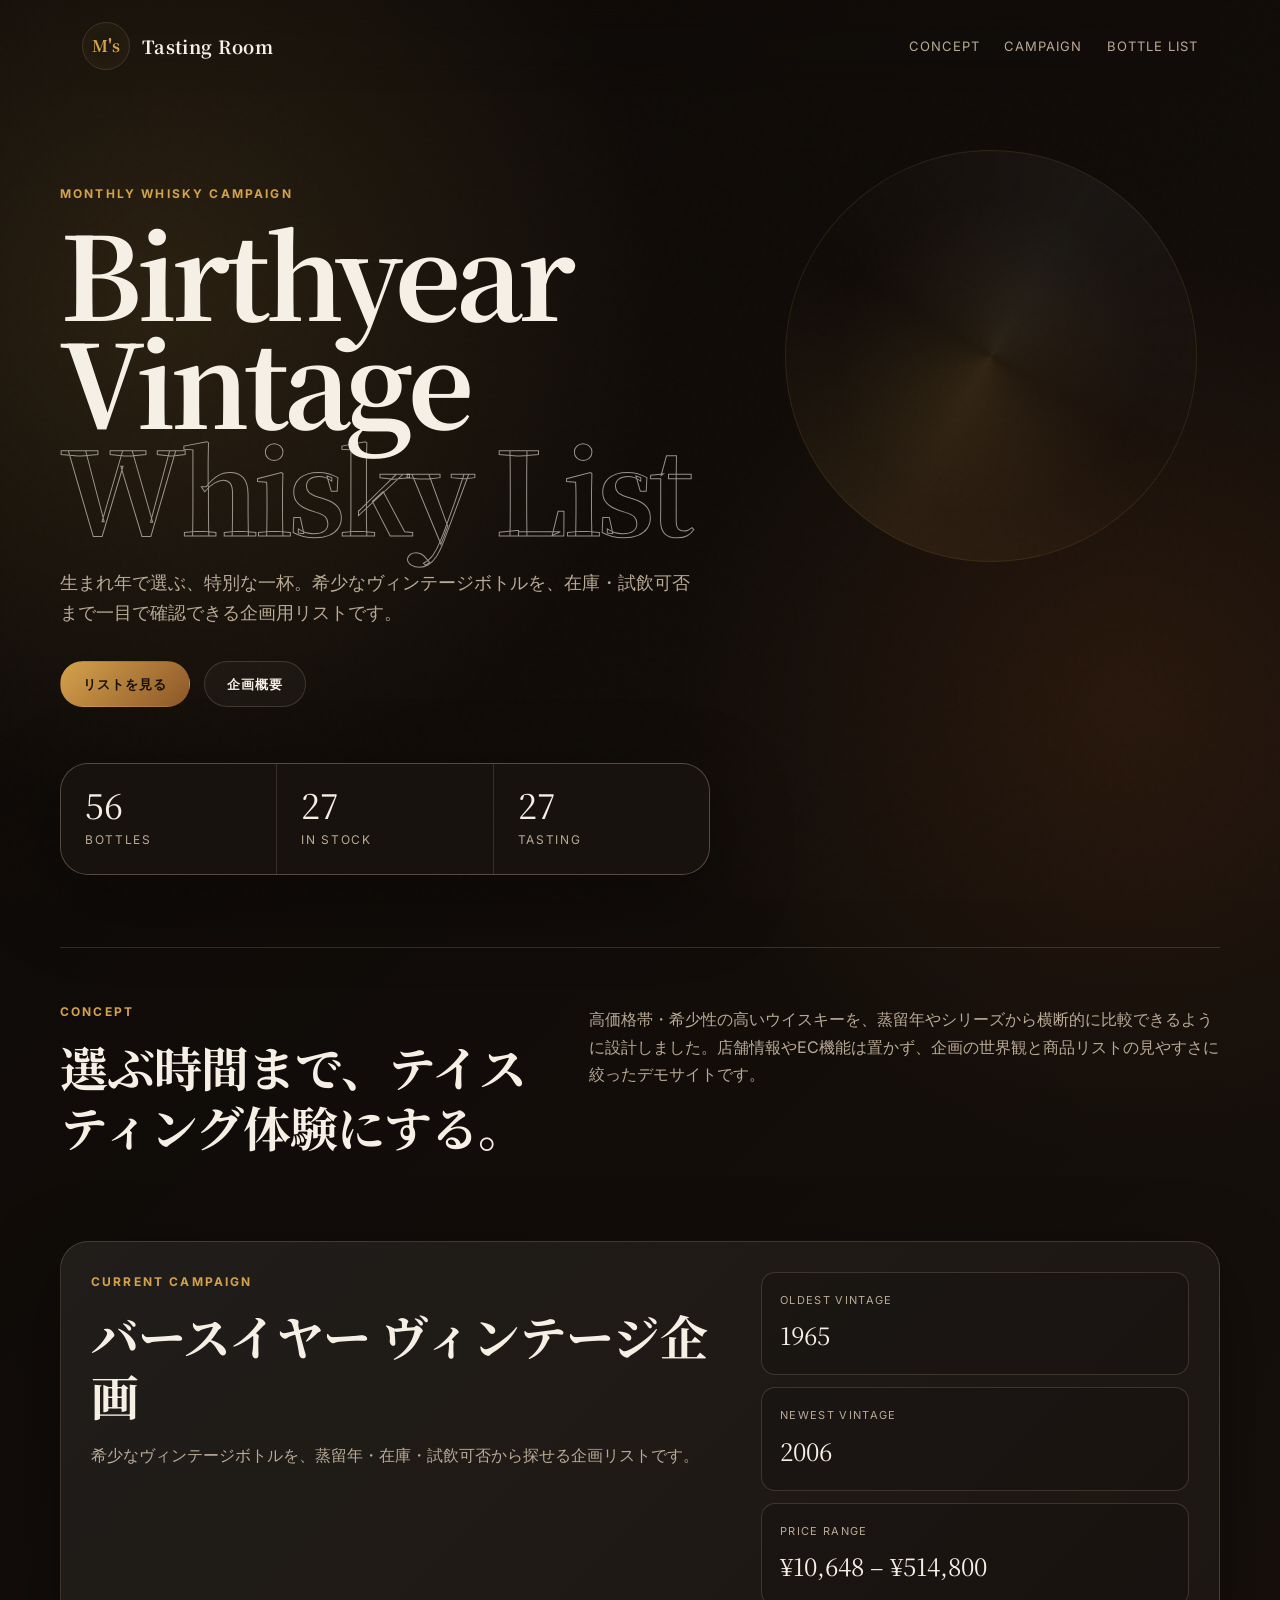
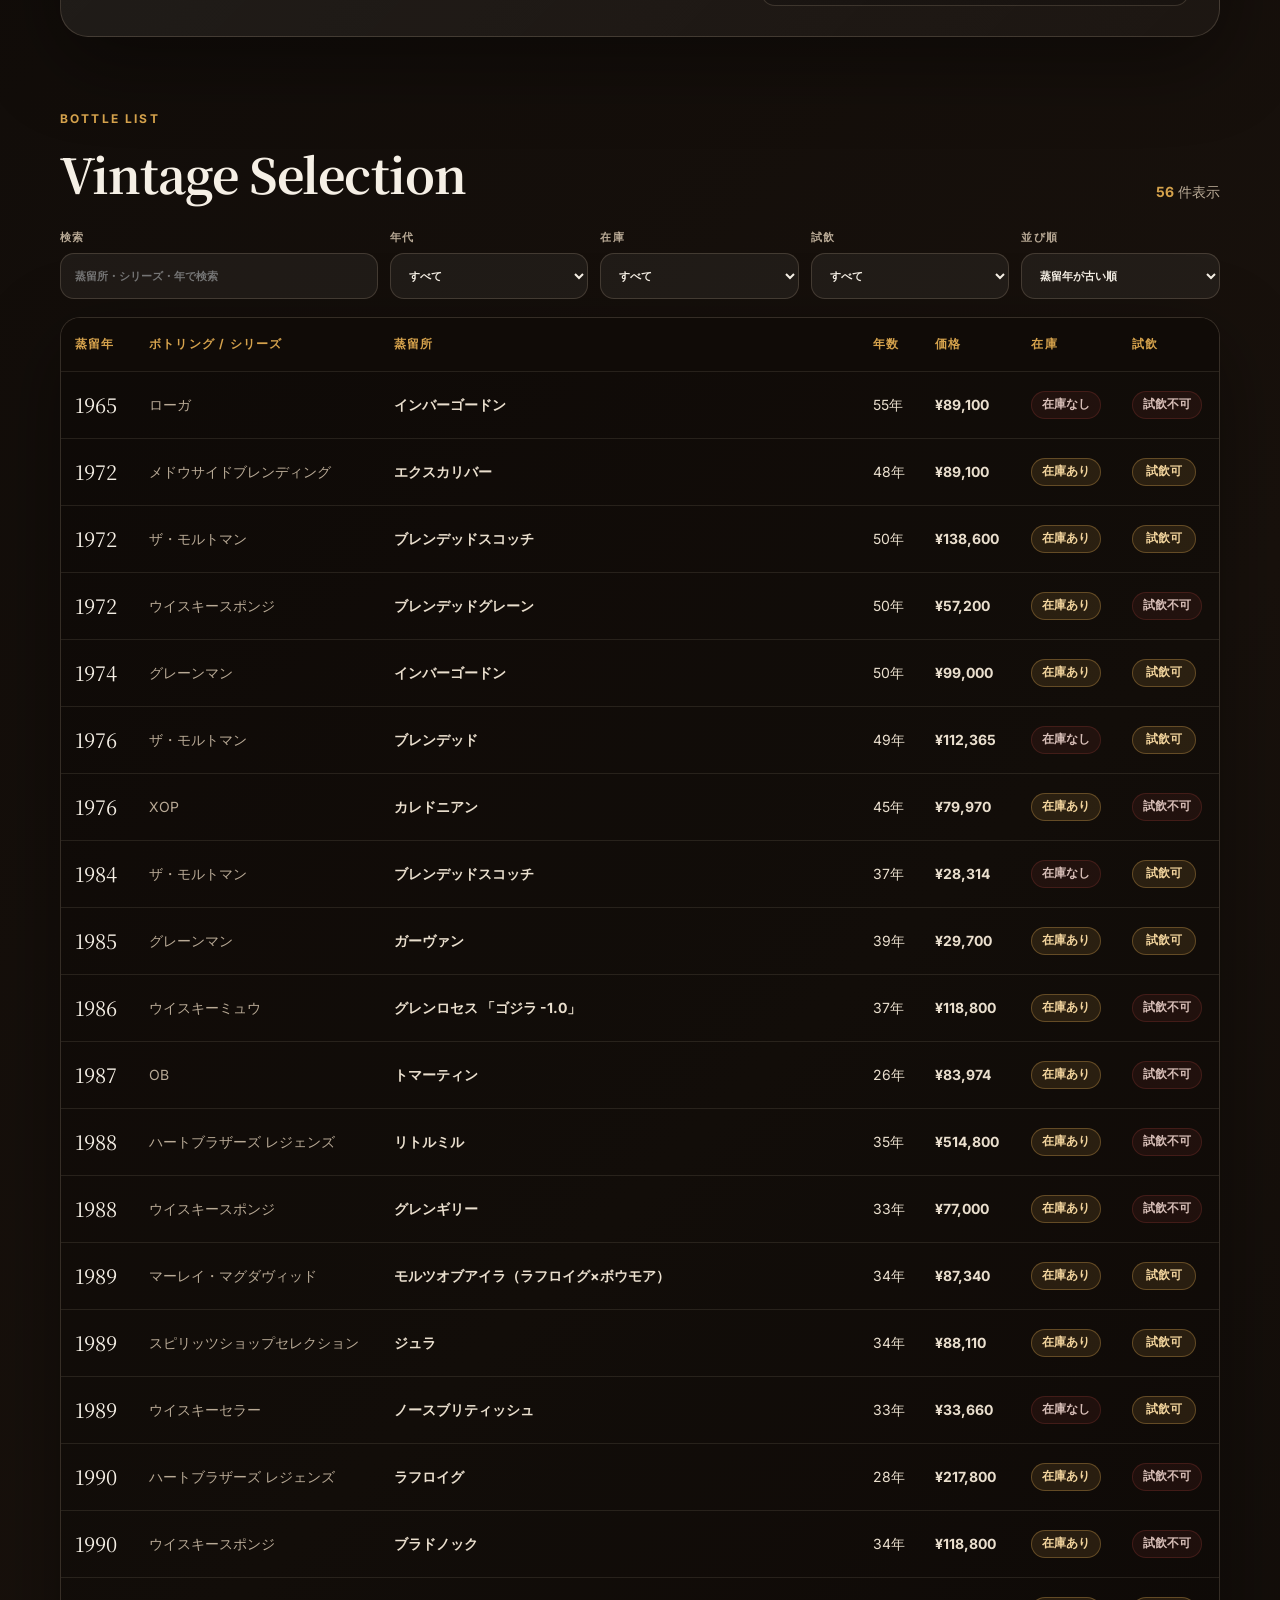
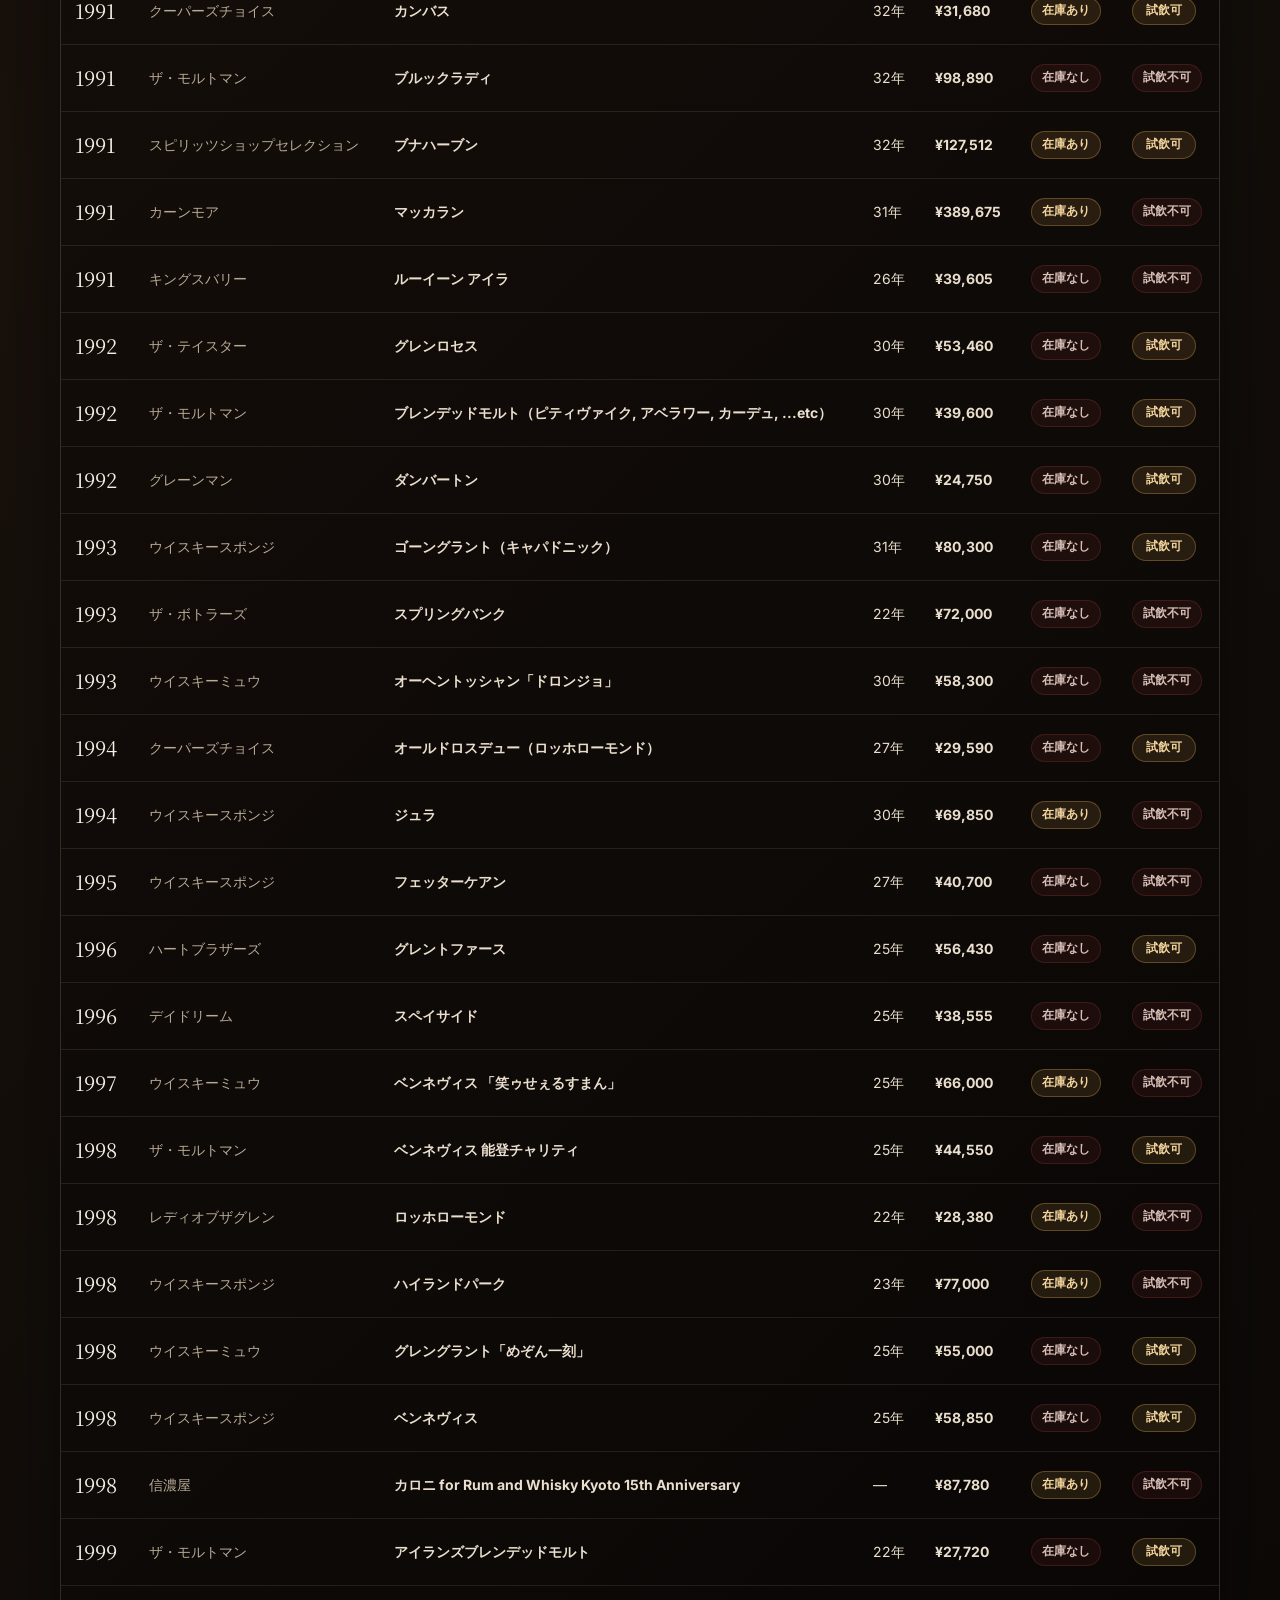
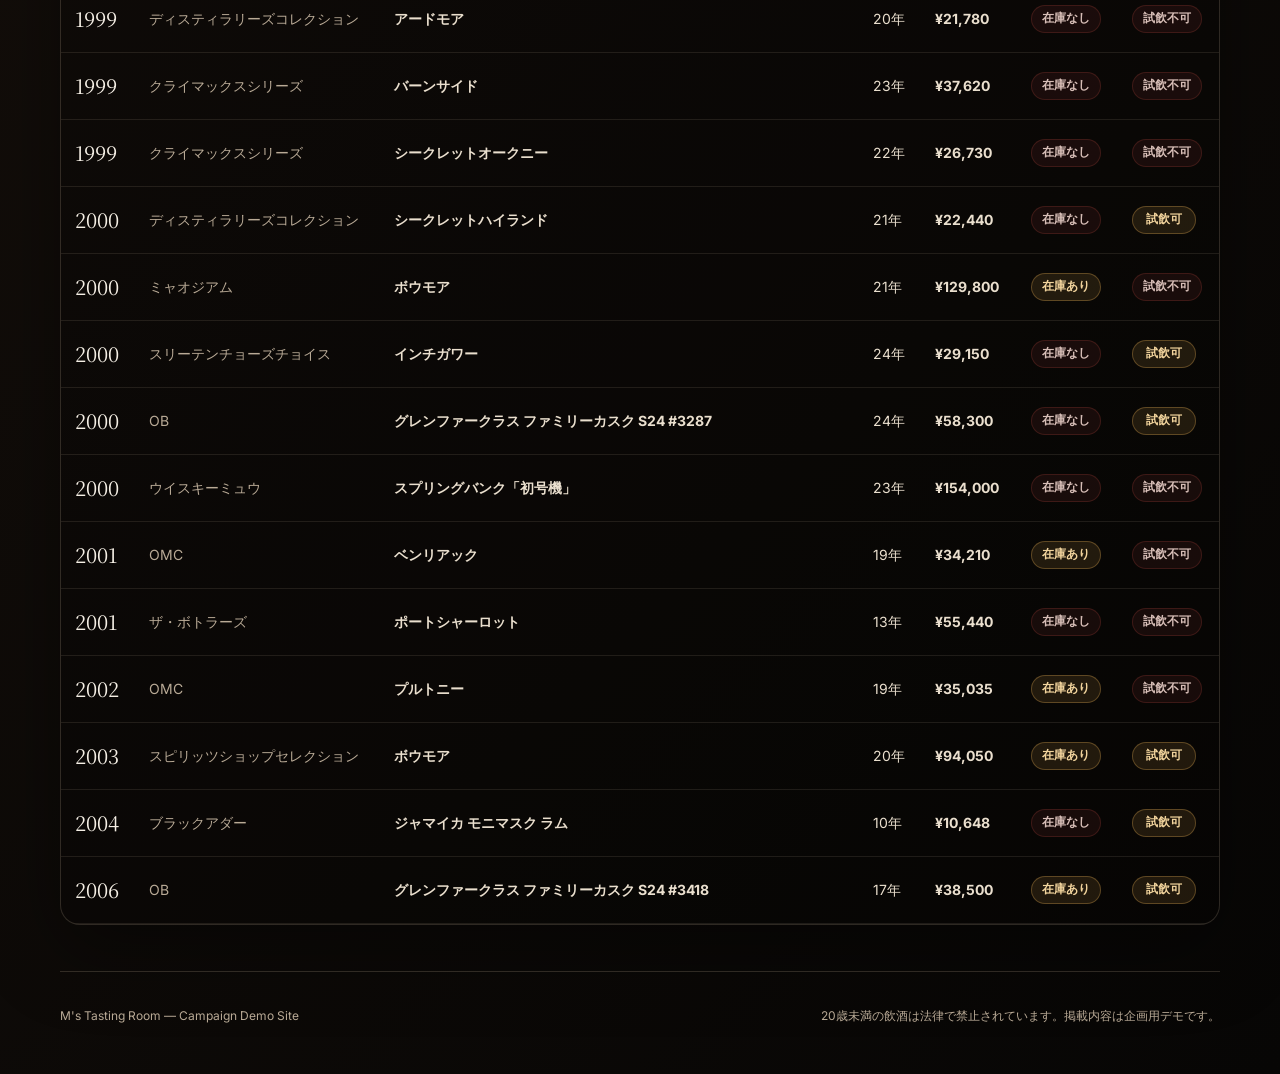
==== index.html @ 784e5960 "Add files via upload" ====
<!doctype html>
<html lang="ja">
<head>
  <meta charset="utf-8" />
  <meta name="viewport" content="width=device-width, initial-scale=1" />
  <title>M's Tasting Room｜Campaign List</title>
  <meta name="description" content="M's Tasting Roomの企画用デモサイト。バースイヤー ヴィンテージ企画の商品リストを掲載しています。" />
  <meta name="robots" content="noindex, nofollow" />
  <link rel="preconnect" href="https://fonts.googleapis.com">
  <link rel="preconnect" href="https://fonts.gstatic.com" crossorigin>
  <link href="https://fonts.googleapis.com/css2?family=Noto+Serif+JP:wght@500;700&family=Inter:wght@400;500;600;700&display=swap" rel="stylesheet">
  <link rel="stylesheet" href="assets/css/style.css" />
</head>
<body>
  <div class="grain" aria-hidden="true"></div>
  <header class="site-header">
    <a class="brand" href="#top" aria-label="M's Tasting Room top">
      <span class="brand-mark">M's</span>
      <span class="brand-copy">Tasting Room</span>
    </a>
    <nav class="site-nav" aria-label="Primary navigation">
      <a href="#concept">Concept</a>
      <a href="#campaign">Campaign</a>
      <a href="#list">Bottle List</a>
    </nav>
  </header>

  <main id="top">
    <section class="hero section-shell">
      <p class="eyebrow">Monthly Whisky Campaign</p>
      <h1>Birthyear Vintage<br><span>Whisky List</span></h1>
      <p class="hero-lead">生まれ年で選ぶ、特別な一杯。希少なヴィンテージボトルを、在庫・試飲可否まで一目で確認できる企画用リストです。</p>
      <div class="hero-actions">
        <a class="button primary" href="#list">リストを見る</a>
        <a class="button secondary" href="#campaign">企画概要</a>
      </div>
      <div class="hero-panel" aria-label="campaign highlights">
        <div>
          <span class="metric-value" id="metricTotal">--</span>
          <span class="metric-label">Bottles</span>
        </div>
        <div>
          <span class="metric-value" id="metricStock">--</span>
          <span class="metric-label">In Stock</span>
        </div>
        <div>
          <span class="metric-value" id="metricTasting">--</span>
          <span class="metric-label">Tasting</span>
        </div>
      </div>
    </section>

    <section id="concept" class="section-shell concept-grid">
      <div>
        <p class="eyebrow">Concept</p>
        <h2>選ぶ時間まで、テイスティング体験にする。</h2>
      </div>
      <p>高価格帯・希少性の高いウイスキーを、蒸留年やシリーズから横断的に比較できるように設計しました。店舗情報やEC機能は置かず、企画の世界観と商品リストの見やすさに絞ったデモサイトです。</p>
    </section>

    <section id="campaign" class="section-shell campaign-card">
      <div class="campaign-copy">
        <p class="eyebrow">Current Campaign</p>
        <h2 id="campaignTitle">バースイヤー ヴィンテージ企画</h2>
        <p id="campaignLead">希少なヴィンテージボトルを、蒸留年・在庫・試飲可否から探せる企画リストです。</p>
      </div>
      <div class="campaign-stats">
        <dl>
          <dt>Oldest Vintage</dt>
          <dd id="oldestYear">--</dd>
        </dl>
        <dl>
          <dt>Newest Vintage</dt>
          <dd id="newestYear">--</dd>
        </dl>
        <dl>
          <dt>Price Range</dt>
          <dd id="priceRange">--</dd>
        </dl>
      </div>
    </section>

    <section id="list" class="section-shell list-section">
      <div class="section-heading">
        <div>
          <p class="eyebrow">Bottle List</p>
          <h2>Vintage Selection</h2>
        </div>
        <p class="result-count"><span id="resultCount">0</span> 件表示</p>
      </div>

      <div class="toolbar" aria-label="filter controls">
        <label class="control control-wide">
          <span>検索</span>
          <input id="searchInput" type="search" placeholder="蒸留所・シリーズ・年で検索" autocomplete="off" />
        </label>
        <label class="control">
          <span>年代</span>
          <select id="yearFilter">
            <option value="all">すべて</option>
            <option value="1960">1960年代</option>
            <option value="1970">1970年代</option>
            <option value="1980">1980年代</option>
            <option value="1990">1990年代</option>
            <option value="2000">2000年代</option>
          </select>
        </label>
        <label class="control">
          <span>在庫</span>
          <select id="stockFilter">
            <option value="all">すべて</option>
            <option value="true">在庫あり</option>
            <option value="false">在庫なし</option>
          </select>
        </label>
        <label class="control">
          <span>試飲</span>
          <select id="tastingFilter">
            <option value="all">すべて</option>
            <option value="true">試飲可</option>
            <option value="false">試飲不可</option>
          </select>
        </label>
        <label class="control">
          <span>並び順</span>
          <select id="sortSelect">
            <option value="year-asc">蒸留年が古い順</option>
            <option value="year-desc">蒸留年が新しい順</option>
            <option value="price-asc">価格が低い順</option>
            <option value="price-desc">価格が高い順</option>
            <option value="age-desc">熟成年数が長い順</option>
          </select>
        </label>
      </div>

      <div class="table-wrap" role="region" aria-label="Whisky list table" tabindex="0">
        <table>
          <thead>
            <tr>
              <th>蒸留年</th>
              <th>ボトリング / シリーズ</th>
              <th>蒸留所</th>
              <th>年数</th>
              <th>価格</th>
              <th>在庫</th>
              <th>試飲</th>
            </tr>
          </thead>
          <tbody id="tableBody"></tbody>
        </table>
      </div>

      <div id="cardList" class="card-list" aria-label="Whisky list cards"></div>
      <p id="emptyMessage" class="empty-message" hidden>条件に一致するボトルがありません。</p>
    </section>
  </main>

  <footer class="site-footer">
    <p>M's Tasting Room — Campaign Demo Site</p>
    <p>20歳未満の飲酒は法律で禁止されています。掲載内容は企画用デモです。</p>
  </footer>

  <script src="assets/js/main.js"></script>
</body>
</html>
---- assets/css/style.css ----
:root {
  --bg: #0c0907;
  --bg-soft: #15100c;
  --panel: rgba(255,255,255,.055);
  --panel-strong: rgba(255,255,255,.085);
  --text: #f5efe5;
  --muted: #b9aa96;
  --line: rgba(245, 225, 190, .16);
  --gold: #d5a24c;
  --gold-soft: rgba(213, 162, 76, .16);
  --amber: #8e5624;
  --danger: #7f332e;
  --ok: #b9893b;
  --shadow: 0 24px 80px rgba(0,0,0,.38);
  --radius-xl: 28px;
  --radius-lg: 20px;
  --radius-md: 14px;
  --max: 1160px;
}

* { box-sizing: border-box; }
html { scroll-behavior: smooth; }
body {
  margin: 0;
  min-height: 100vh;
  background:
    radial-gradient(circle at 12% 5%, rgba(213,162,76,.14), transparent 32rem),
    radial-gradient(circle at 88% 12%, rgba(126,64,26,.2), transparent 28rem),
    linear-gradient(135deg, #0c0907 0%, #18110c 48%, #070605 100%);
  color: var(--text);
  font-family: Inter, "Noto Sans JP", system-ui, -apple-system, BlinkMacSystemFont, sans-serif;
  line-height: 1.7;
}

.grain {
  position: fixed;
  inset: 0;
  pointer-events: none;
  opacity: .19;
  background-image: url("data:image/svg+xml,%3Csvg viewBox='0 0 200 200' xmlns='http://www.w3.org/2000/svg'%3E%3Cfilter id='n'%3E%3CfeTurbulence type='fractalNoise' baseFrequency='.9' numOctaves='2' stitchTiles='stitch'/%3E%3C/filter%3E%3Crect width='100%25' height='100%25' filter='url(%23n)' opacity='.45'/%3E%3C/svg%3E");
  mix-blend-mode: soft-light;
}

a { color: inherit; text-decoration: none; }

.site-header {
  position: sticky;
  top: 0;
  z-index: 10;
  display: flex;
  align-items: center;
  justify-content: space-between;
  gap: 24px;
  max-width: var(--max);
  margin: 0 auto;
  padding: 22px 22px;
  backdrop-filter: blur(18px);
}

.brand {
  display: inline-flex;
  align-items: center;
  gap: 12px;
  letter-spacing: .02em;
}
.brand-mark {
  display: grid;
  place-items: center;
  width: 48px;
  height: 48px;
  border: 1px solid var(--line);
  border-radius: 50%;
  color: var(--gold);
  font-family: "Noto Serif JP", serif;
  font-weight: 700;
  box-shadow: inset 0 0 30px rgba(213,162,76,.09);
}
.brand-copy {
  font-family: "Noto Serif JP", serif;
  font-size: 18px;
  font-weight: 700;
}
.site-nav {
  display: flex;
  gap: 24px;
  color: var(--muted);
  font-size: 13px;
  letter-spacing: .08em;
  text-transform: uppercase;
}
.site-nav a { transition: color .18s ease; }
.site-nav a:hover { color: var(--gold); }

.section-shell {
  width: min(calc(100% - 36px), var(--max));
  margin: 0 auto;
}

.hero {
  position: relative;
  padding: 92px 0 72px;
}
.hero::after {
  content: "";
  position: absolute;
  right: 2%;
  top: 58px;
  width: min(410px, 48vw);
  aspect-ratio: 1;
  border: 1px solid rgba(213,162,76,.22);
  border-radius: 50%;
  background:
    radial-gradient(circle at center, rgba(213,162,76,.14), transparent 54%),
    conic-gradient(from 120deg, transparent, rgba(213,162,76,.18), transparent, rgba(255,255,255,.08), transparent);
  filter: blur(.2px);
  opacity: .55;
  z-index: -1;
}
.eyebrow {
  margin: 0 0 14px;
  color: var(--gold);
  font-size: 12px;
  font-weight: 700;
  letter-spacing: .18em;
  text-transform: uppercase;
}
.hero h1 {
  margin: 0;
  max-width: 780px;
  font-family: "Noto Serif JP", serif;
  font-size: clamp(52px, 9vw, 116px);
  line-height: .93;
  letter-spacing: -.045em;
}
.hero h1 span {
  color: transparent;
  -webkit-text-stroke: 1px rgba(245,239,229,.58);
  text-stroke: 1px rgba(245,239,229,.58);
}
.hero-lead {
  max-width: 640px;
  margin: 28px 0 0;
  color: var(--muted);
  font-size: clamp(15px, 2vw, 18px);
}
.hero-actions {
  display: flex;
  flex-wrap: wrap;
  gap: 14px;
  margin-top: 32px;
}
.button {
  display: inline-flex;
  align-items: center;
  justify-content: center;
  min-height: 46px;
  padding: 0 22px;
  border-radius: 999px;
  border: 1px solid var(--line);
  font-size: 13px;
  font-weight: 700;
  letter-spacing: .08em;
  transition: transform .18s ease, background .18s ease, border-color .18s ease;
}
.button:hover { transform: translateY(-2px); }
.button.primary {
  background: linear-gradient(135deg, var(--gold), #8d5728);
  color: #160f08;
  border-color: transparent;
}
.button.secondary { color: var(--text); background: rgba(255,255,255,.03); }
.hero-panel {
  display: grid;
  grid-template-columns: repeat(3, minmax(0, 1fr));
  gap: 1px;
  max-width: 650px;
  margin-top: 56px;
  border: 1px solid var(--line);
  border-radius: var(--radius-xl);
  overflow: hidden;
  box-shadow: var(--shadow);
  background: var(--line);
}
.hero-panel > div {
  padding: 24px;
  background: rgba(14,10,7,.76);
}
.metric-value {
  display: block;
  font-family: "Noto Serif JP", serif;
  font-size: 34px;
  color: var(--text);
  line-height: 1;
}
.metric-label {
  display: block;
  margin-top: 8px;
  color: var(--muted);
  font-size: 12px;
  letter-spacing: .14em;
  text-transform: uppercase;
}

.concept-grid {
  display: grid;
  grid-template-columns: minmax(0, .75fr) minmax(0, 1fr);
  gap: 56px;
  padding: 54px 0;
  border-top: 1px solid var(--line);
}
h2 {
  margin: 0;
  font-family: "Noto Serif JP", serif;
  font-size: clamp(28px, 4vw, 48px);
  line-height: 1.25;
  letter-spacing: -.02em;
}
.concept-grid p:last-child {
  margin: 4px 0 0;
  color: var(--muted);
}

.campaign-card {
  display: grid;
  grid-template-columns: minmax(0, 1.2fr) minmax(280px, .8fr);
  gap: 28px;
  margin-top: 30px;
  padding: 30px;
  border: 1px solid var(--line);
  border-radius: var(--radius-xl);
  background: linear-gradient(135deg, rgba(255,255,255,.07), rgba(255,255,255,.03));
  box-shadow: var(--shadow);
}
.campaign-copy p:last-child {
  max-width: 620px;
  color: var(--muted);
}
.campaign-stats {
  display: grid;
  gap: 12px;
}
dl {
  margin: 0;
  padding: 18px;
  border: 1px solid var(--line);
  border-radius: var(--radius-md);
  background: rgba(0,0,0,.14);
}
dt {
  color: var(--muted);
  font-size: 11px;
  text-transform: uppercase;
  letter-spacing: .12em;
}
dd {
  margin: 6px 0 0;
  font-family: "Noto Serif JP", serif;
  font-size: 24px;
}

.list-section { padding: 72px 0 46px; }
.section-heading {
  display: flex;
  align-items: end;
  justify-content: space-between;
  gap: 20px;
  margin-bottom: 24px;
}
.result-count {
  margin: 0;
  color: var(--muted);
  font-size: 14px;
}
.result-count span { color: var(--gold); font-weight: 700; }

.toolbar {
  display: grid;
  grid-template-columns: minmax(220px, 1.6fr) repeat(4, minmax(140px, 1fr));
  gap: 12px;
  margin-bottom: 18px;
}
.control {
  display: grid;
  gap: 7px;
  color: var(--muted);
  font-size: 11px;
  font-weight: 700;
  letter-spacing: .12em;
  text-transform: uppercase;
}
input, select {
  width: 100%;
  min-height: 46px;
  border: 1px solid var(--line);
  border-radius: 14px;
  background: rgba(255,255,255,.055);
  color: var(--text);
  padding: 0 14px;
  outline: none;
  font: inherit;
}
select option { background: #15100c; color: var(--text); }
input:focus, select:focus { border-color: rgba(213,162,76,.62); box-shadow: 0 0 0 3px rgba(213,162,76,.14); }

.table-wrap {
  overflow: auto;
  border: 1px solid var(--line);
  border-radius: var(--radius-lg);
  background: rgba(0,0,0,.22);
  box-shadow: var(--shadow);
}
table {
  width: 100%;
  min-width: 940px;
  border-collapse: collapse;
}
th, td {
  padding: 16px 14px;
  border-bottom: 1px solid rgba(245,225,190,.1);
  vertical-align: middle;
}
th {
  position: sticky;
  top: 0;
  z-index: 1;
  color: var(--gold);
  background: rgba(17,12,8,.96);
  font-size: 12px;
  text-align: left;
  letter-spacing: .1em;
  white-space: nowrap;
}
td {
  color: #eadfce;
  font-size: 14px;
}
tbody tr {
  transition: background .16s ease;
}
tbody tr:hover {
  background: rgba(213,162,76,.08);
}
.year-cell {
  font-family: "Noto Serif JP", serif;
  font-size: 20px;
  color: var(--text);
}
.series-cell {
  max-width: 300px;
  color: var(--muted);
}
.distillery-cell {
  font-weight: 700;
}
.price-cell {
  white-space: nowrap;
  font-weight: 700;
}
.badge {
  display: inline-flex;
  align-items: center;
  justify-content: center;
  min-width: 64px;
  min-height: 28px;
  padding: 0 10px;
  border-radius: 999px;
  border: 1px solid var(--line);
  font-size: 12px;
  font-weight: 700;
}
.badge.ok { color: #f2d49d; background: rgba(213,162,76,.13); border-color: rgba(213,162,76,.34); }
.badge.no { color: #d7beb7; background: rgba(127,51,46,.15); border-color: rgba(127,51,46,.36); }
.card-list { display: none; }
.empty-message {
  margin: 24px 0 0;
  padding: 20px;
  border: 1px solid var(--line);
  border-radius: var(--radius-lg);
  color: var(--muted);
  text-align: center;
}

.site-footer {
  width: min(calc(100% - 36px), var(--max));
  margin: 0 auto;
  padding: 34px 0 48px;
  border-top: 1px solid var(--line);
  color: var(--muted);
  display: flex;
  justify-content: space-between;
  gap: 20px;
  font-size: 12px;
}
.site-footer p { margin: 0; }

@media (max-width: 920px) {
  .site-nav { display: none; }
  .hero { padding-top: 64px; }
  .hero-panel { grid-template-columns: 1fr; }
  .concept-grid, .campaign-card { grid-template-columns: 1fr; gap: 24px; }
  .toolbar { grid-template-columns: repeat(2, minmax(0, 1fr)); }
  .control-wide { grid-column: 1 / -1; }
}

@media (max-width: 680px) {
  .section-shell, .site-footer { width: min(calc(100% - 26px), var(--max)); }
  .brand-copy { font-size: 16px; }
  .hero h1 { font-size: clamp(46px, 15vw, 72px); }
  .toolbar { grid-template-columns: 1fr; }
  .section-heading { align-items: start; flex-direction: column; }
  .table-wrap { display: none; }
  .card-list {
    display: grid;
    gap: 12px;
  }
  .bottle-card {
    padding: 18px;
    border: 1px solid var(--line);
    border-radius: var(--radius-lg);
    background: rgba(255,255,255,.045);
  }
  .bottle-card__top {
    display: flex;
    align-items: baseline;
    justify-content: space-between;
    gap: 12px;
  }
  .bottle-card__year {
    font-family: "Noto Serif JP", serif;
    font-size: 24px;
    color: var(--gold);
  }
  .bottle-card h3 {
    margin: 8px 0 4px;
    font-size: 18px;
    line-height: 1.4;
  }
  .bottle-card p { margin: 0; color: var(--muted); }
  .bottle-card__meta {
    display: flex;
    flex-wrap: wrap;
    gap: 8px;
    margin-top: 14px;
  }
  .site-footer { flex-direction: column; }
}
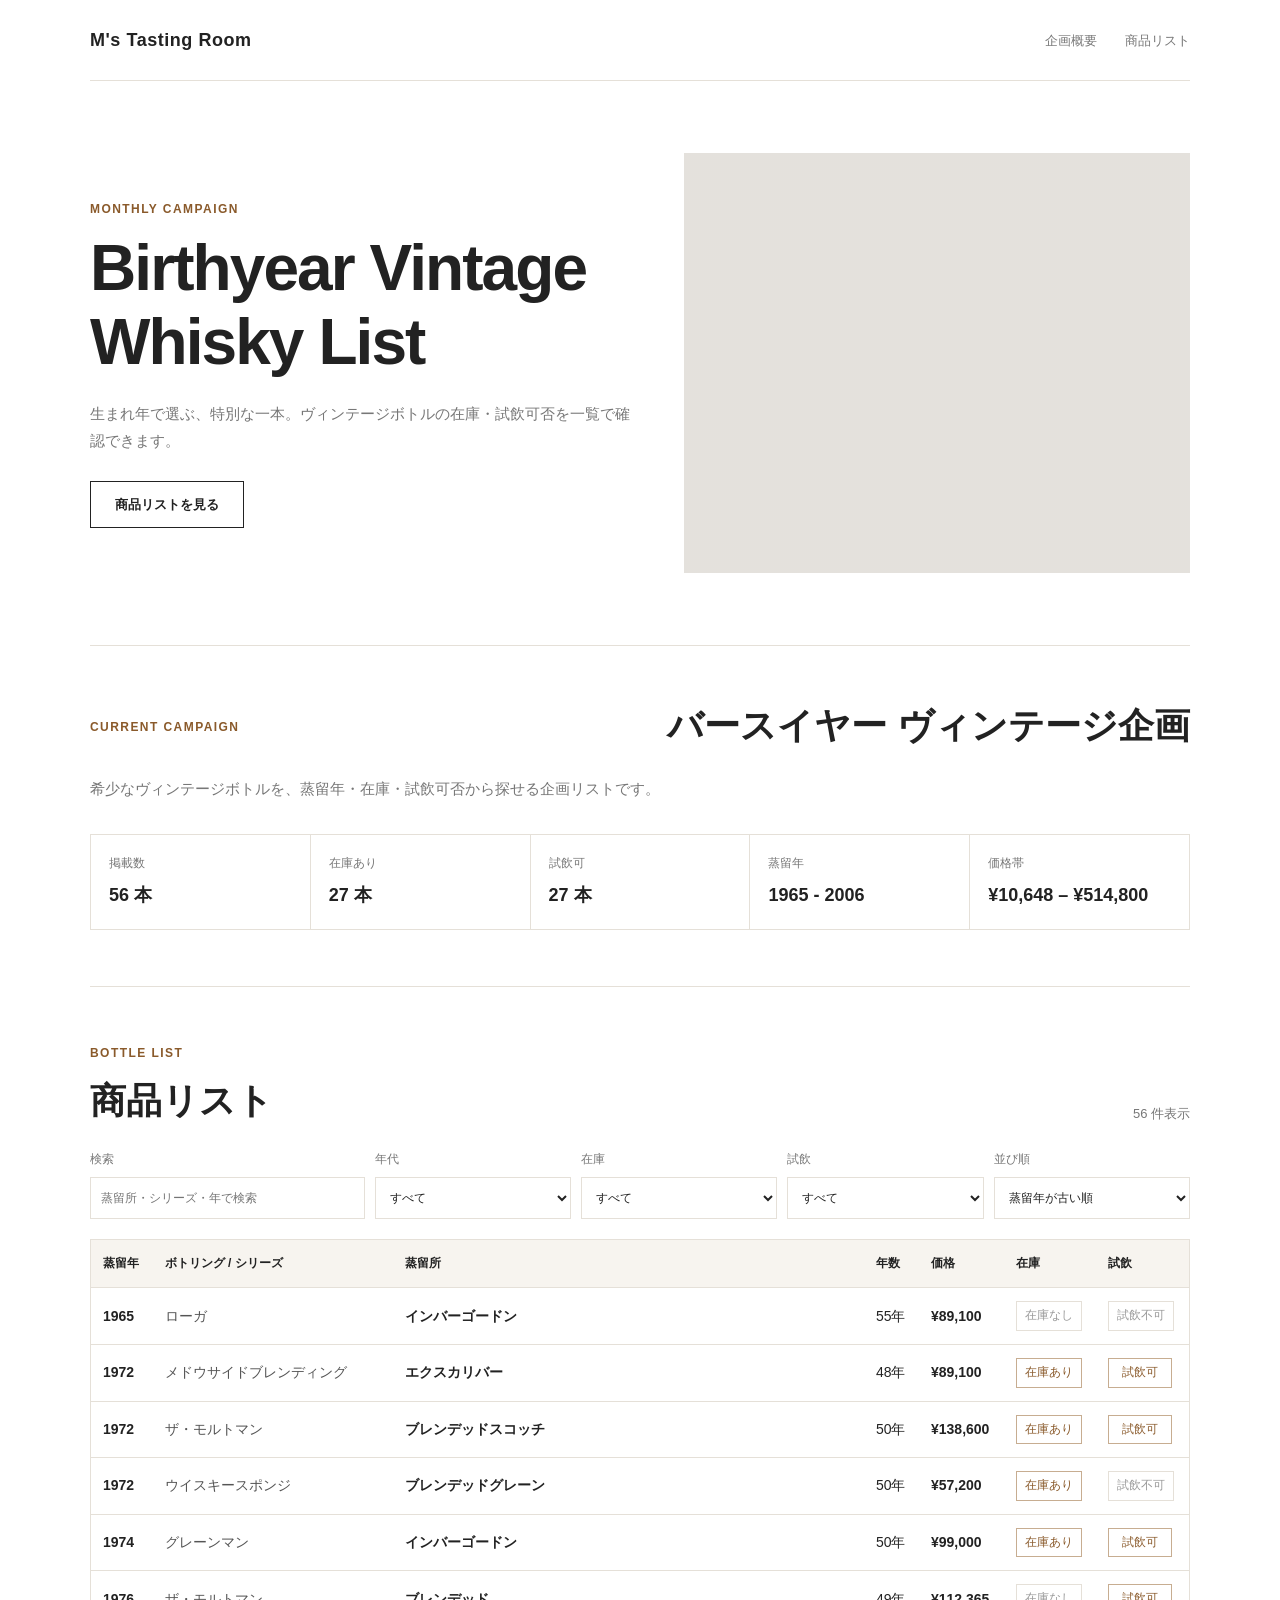
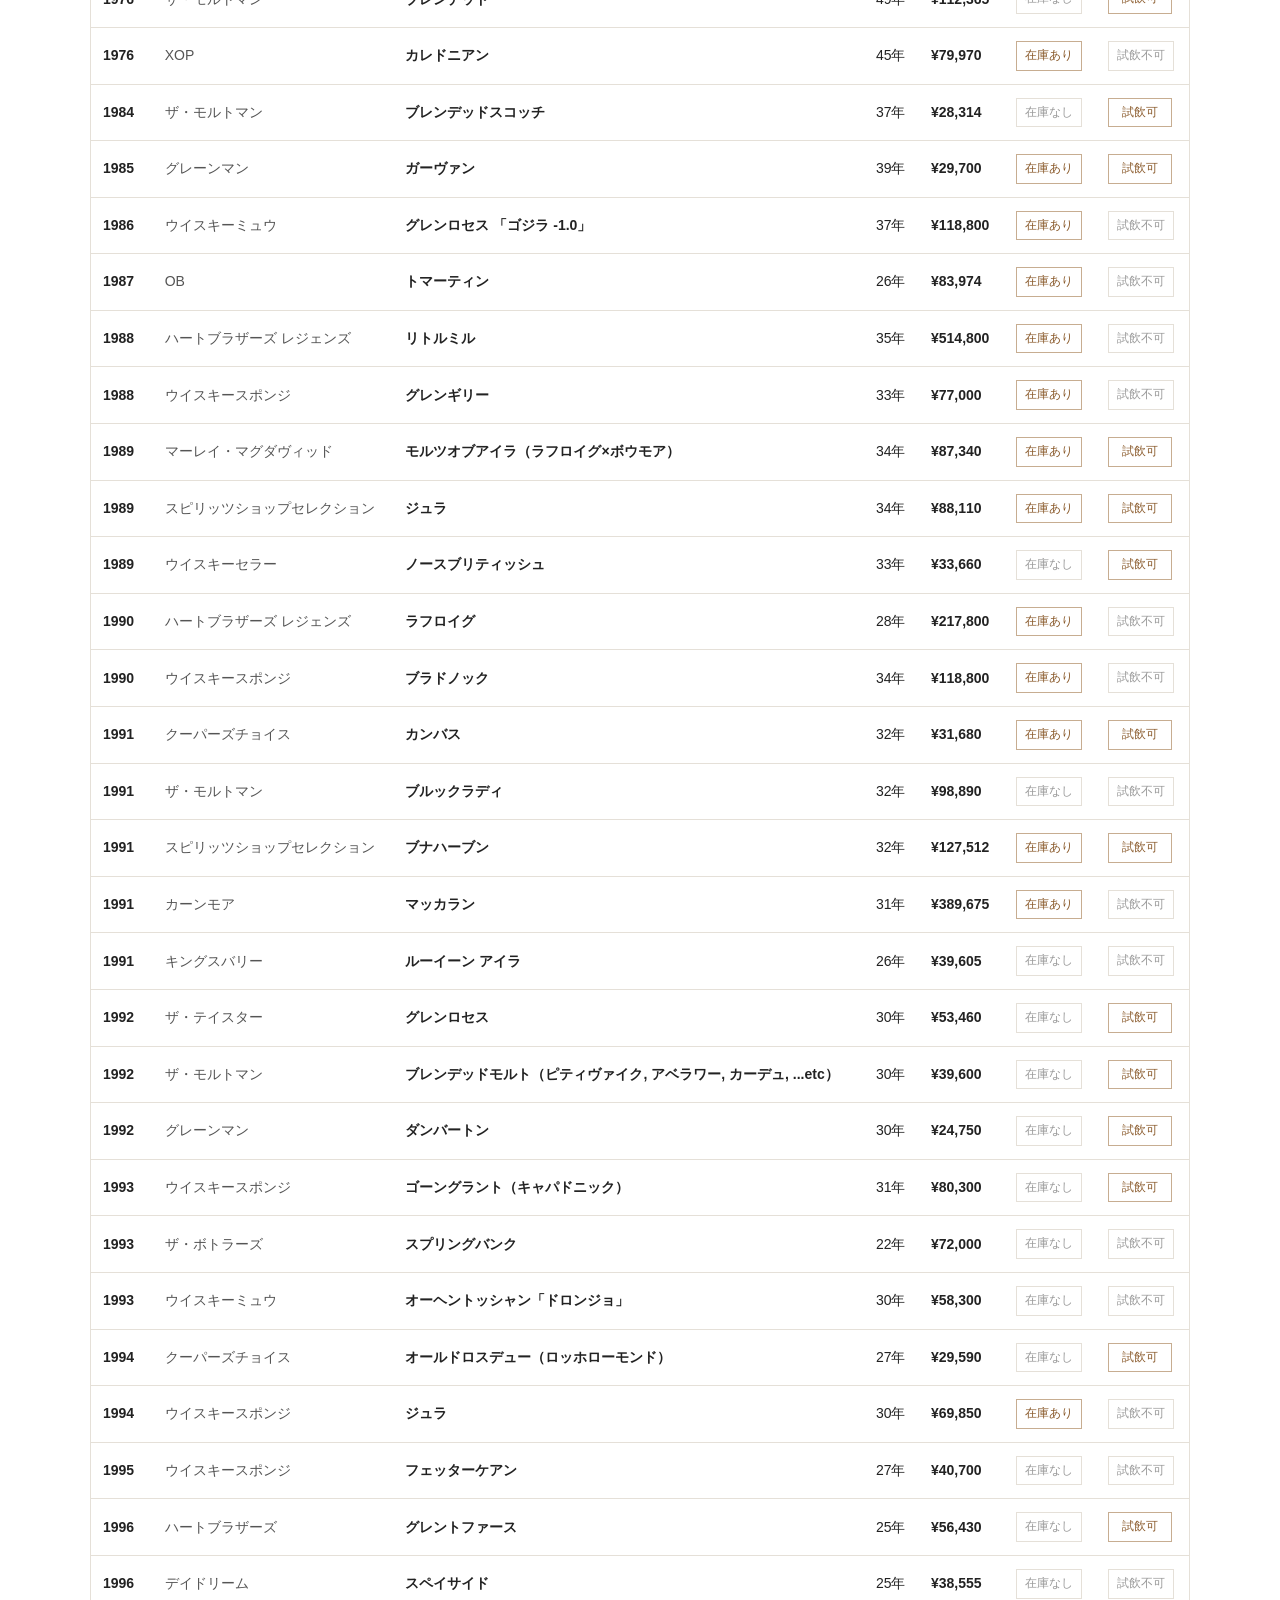
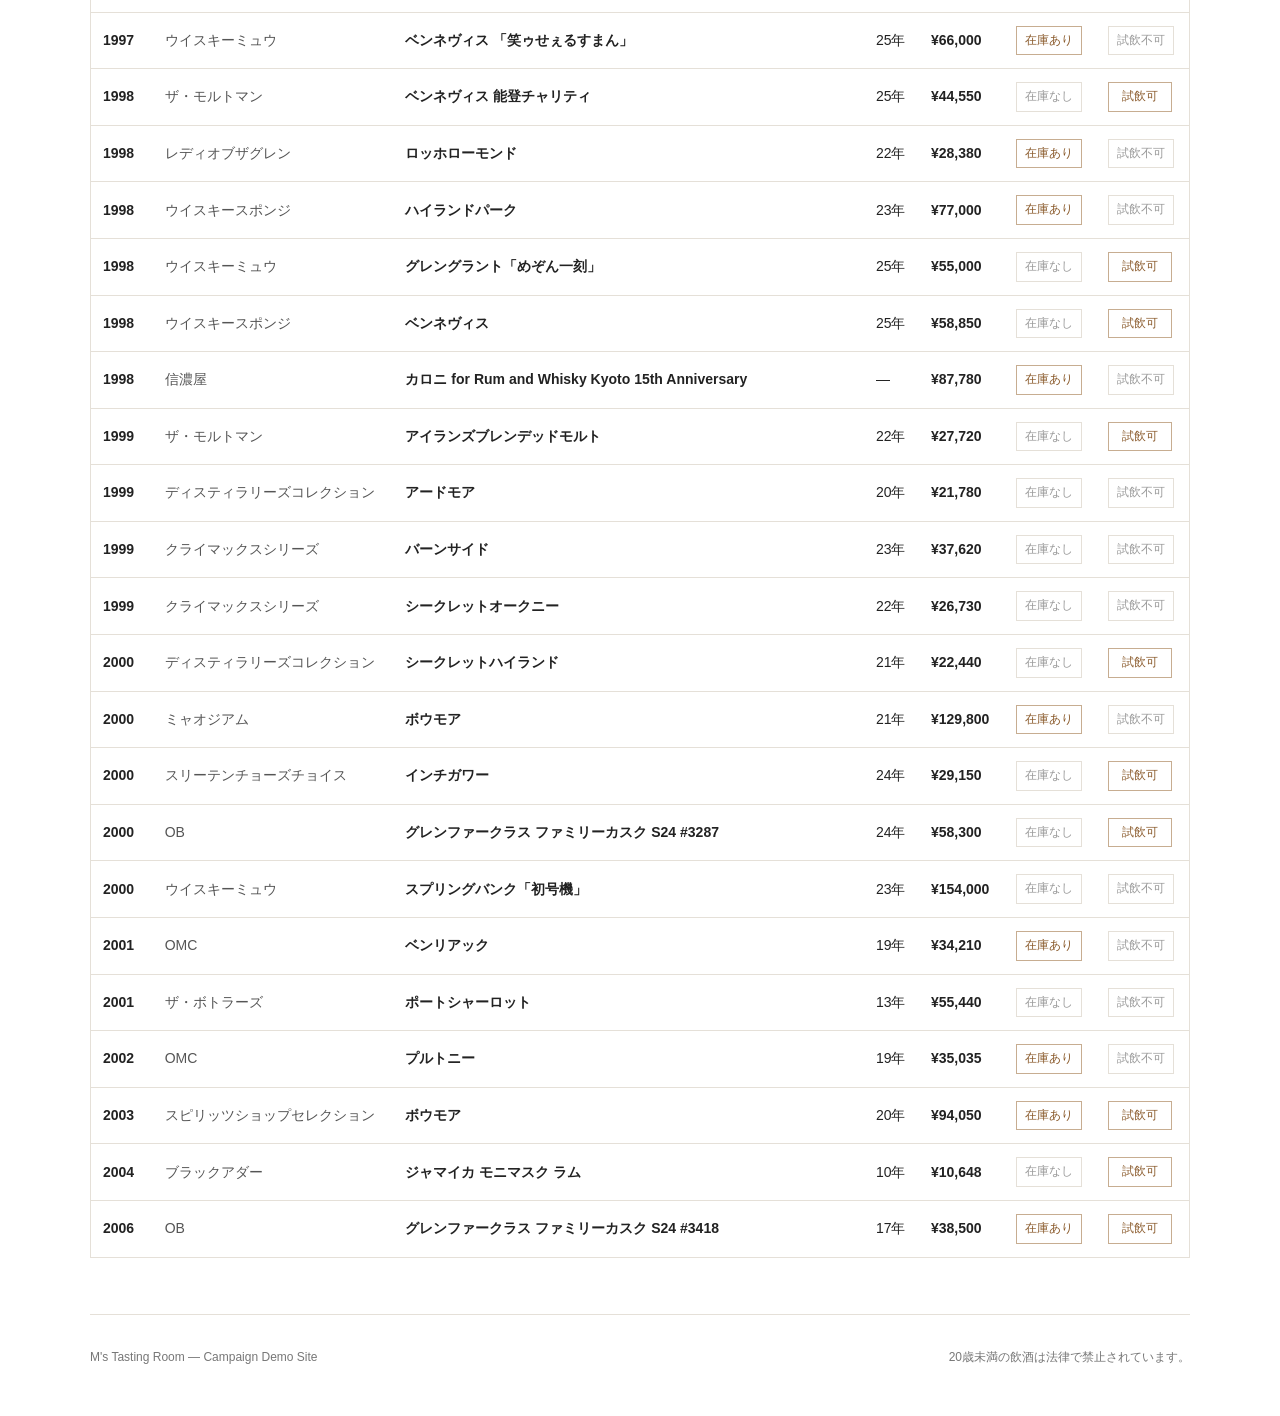
==== commit 1e0e5d76: "Add files via upload" ====
--- a/index.html
+++ b/index.html
@@ -6,75 +6,53 @@
   <title>M's Tasting Room｜Campaign List</title>
   <meta name="description" content="M's Tasting Roomの企画用デモサイト。バースイヤー ヴィンテージ企画の商品リストを掲載しています。" />
   <meta name="robots" content="noindex, nofollow" />
-  <link rel="preconnect" href="https://fonts.googleapis.com">
-  <link rel="preconnect" href="https://fonts.gstatic.com" crossorigin>
-  <link href="https://fonts.googleapis.com/css2?family=Noto+Serif+JP:wght@500;700&family=Inter:wght@400;500;600;700&display=swap" rel="stylesheet">
   <link rel="stylesheet" href="assets/css/style.css" />
 </head>
 <body>
-  <div class="grain" aria-hidden="true"></div>
   <header class="site-header">
-    <a class="brand" href="#top" aria-label="M's Tasting Room top">
-      <span class="brand-mark">M's</span>
-      <span class="brand-copy">Tasting Room</span>
-    </a>
+    <a class="brand" href="#top">M's Tasting Room</a>
     <nav class="site-nav" aria-label="Primary navigation">
-      <a href="#concept">Concept</a>
-      <a href="#campaign">Campaign</a>
-      <a href="#list">Bottle List</a>
+      <a href="#campaign">企画概要</a>
+      <a href="#list">商品リスト</a>
     </nav>
   </header>
 
   <main id="top">
     <section class="hero section-shell">
-      <p class="eyebrow">Monthly Whisky Campaign</p>
-      <h1>Birthyear Vintage<br><span>Whisky List</span></h1>
-      <p class="hero-lead">生まれ年で選ぶ、特別な一杯。希少なヴィンテージボトルを、在庫・試飲可否まで一目で確認できる企画用リストです。</p>
-      <div class="hero-actions">
-        <a class="button primary" href="#list">リストを見る</a>
-        <a class="button secondary" href="#campaign">企画概要</a>
+      <div class="hero-copy">
+        <p class="eyebrow">Monthly Campaign</p>
+        <h1>Birthyear Vintage Whisky List</h1>
+        <p class="hero-lead">生まれ年で選ぶ、特別な一本。ヴィンテージボトルの在庫・試飲可否を一覧で確認できます。</p>
+        <a class="button" href="#list">商品リストを見る</a>
       </div>
-      <div class="hero-panel" aria-label="campaign highlights">
-        <div>
-          <span class="metric-value" id="metricTotal">--</span>
-          <span class="metric-label">Bottles</span>
-        </div>
-        <div>
-          <span class="metric-value" id="metricStock">--</span>
-          <span class="metric-label">In Stock</span>
-        </div>
-        <div>
-          <span class="metric-value" id="metricTasting">--</span>
-          <span class="metric-label">Tasting</span>
-        </div>
-      </div>
+      <div class="hero-visual" aria-label="Campaign visual"></div>
     </section>
 
-    <section id="concept" class="section-shell concept-grid">
-      <div>
-        <p class="eyebrow">Concept</p>
-        <h2>選ぶ時間まで、テイスティング体験にする。</h2>
-      </div>
-      <p>高価格帯・希少性の高いウイスキーを、蒸留年やシリーズから横断的に比較できるように設計しました。店舗情報やEC機能は置かず、企画の世界観と商品リストの見やすさに絞ったデモサイトです。</p>
-    </section>
-
-    <section id="campaign" class="section-shell campaign-card">
-      <div class="campaign-copy">
+    <section id="campaign" class="section-shell campaign-section">
+      <div class="section-title">
         <p class="eyebrow">Current Campaign</p>
         <h2 id="campaignTitle">バースイヤー ヴィンテージ企画</h2>
-        <p id="campaignLead">希少なヴィンテージボトルを、蒸留年・在庫・試飲可否から探せる企画リストです。</p>
       </div>
-      <div class="campaign-stats">
+      <p id="campaignLead">希少なヴィンテージボトルを、蒸留年・在庫・試飲可否から探せる企画リストです。</p>
+      <div class="summary-grid" aria-label="Campaign summary">
         <dl>
-          <dt>Oldest Vintage</dt>
-          <dd id="oldestYear">--</dd>
+          <dt>掲載数</dt>
+          <dd><span id="metricTotal">--</span> 本</dd>
         </dl>
         <dl>
-          <dt>Newest Vintage</dt>
-          <dd id="newestYear">--</dd>
+          <dt>在庫あり</dt>
+          <dd><span id="metricStock">--</span> 本</dd>
         </dl>
         <dl>
-          <dt>Price Range</dt>
+          <dt>試飲可</dt>
+          <dd><span id="metricTasting">--</span> 本</dd>
+        </dl>
+        <dl>
+          <dt>蒸留年</dt>
+          <dd><span id="oldestYear">--</span> - <span id="newestYear">--</span></dd>
+        </dl>
+        <dl>
+          <dt>価格帯</dt>
           <dd id="priceRange">--</dd>
         </dl>
       </div>
@@ -84,7 +62,7 @@
       <div class="section-heading">
         <div>
           <p class="eyebrow">Bottle List</p>
-          <h2>Vintage Selection</h2>
+          <h2>商品リスト</h2>
         </div>
         <p class="result-count"><span id="resultCount">0</span> 件表示</p>
       </div>
@@ -157,7 +135,7 @@
 
   <footer class="site-footer">
     <p>M's Tasting Room — Campaign Demo Site</p>
-    <p>20歳未満の飲酒は法律で禁止されています。掲載内容は企画用デモです。</p>
+    <p>20歳未満の飲酒は法律で禁止されています。</p>
   </footer>
 
   <script src="assets/js/main.js"></script>
--- a/assets/css/style.css
+++ b/assets/css/style.css
@@ -1,446 +1,397 @@
 :root {
-  --bg: #0c0907;
-  --bg-soft: #15100c;
-  --panel: rgba(255,255,255,.055);
-  --panel-strong: rgba(255,255,255,.085);
-  --text: #f5efe5;
-  --muted: #b9aa96;
-  --line: rgba(245, 225, 190, .16);
-  --gold: #d5a24c;
-  --gold-soft: rgba(213, 162, 76, .16);
-  --amber: #8e5624;
-  --danger: #7f332e;
-  --ok: #b9893b;
-  --shadow: 0 24px 80px rgba(0,0,0,.38);
-  --radius-xl: 28px;
-  --radius-lg: 20px;
-  --radius-md: 14px;
-  --max: 1160px;
-}
-
-* { box-sizing: border-box; }
-html { scroll-behavior: smooth; }
+  --bg: #ffffff;
+  --text: #222222;
+  --muted: #777777;
+  --line: #e5e0d8;
+  --accent: #8a5a2b;
+  --soft: #f7f4ef;
+  --max: 1100px;
+}
+
+* {
+  box-sizing: border-box;
+}
+
+html {
+  scroll-behavior: smooth;
+}
+
 body {
   margin: 0;
-  min-height: 100vh;
-  background:
-    radial-gradient(circle at 12% 5%, rgba(213,162,76,.14), transparent 32rem),
-    radial-gradient(circle at 88% 12%, rgba(126,64,26,.2), transparent 28rem),
-    linear-gradient(135deg, #0c0907 0%, #18110c 48%, #070605 100%);
+  background: var(--bg);
   color: var(--text);
-  font-family: Inter, "Noto Sans JP", system-ui, -apple-system, BlinkMacSystemFont, sans-serif;
-  line-height: 1.7;
-}
-
-.grain {
-  position: fixed;
-  inset: 0;
-  pointer-events: none;
-  opacity: .19;
-  background-image: url("data:image/svg+xml,%3Csvg viewBox='0 0 200 200' xmlns='http://www.w3.org/2000/svg'%3E%3Cfilter id='n'%3E%3CfeTurbulence type='fractalNoise' baseFrequency='.9' numOctaves='2' stitchTiles='stitch'/%3E%3C/filter%3E%3Crect width='100%25' height='100%25' filter='url(%23n)' opacity='.45'/%3E%3C/svg%3E");
-  mix-blend-mode: soft-light;
-}
-
-a { color: inherit; text-decoration: none; }
+  font-family: Arial, "Hiragino Sans", "ヒラギノ角ゴ ProN", "Hiragino Kaku Gothic ProN", "游ゴシック", YuGothic, "メイリオ", Meiryo, sans-serif;
+  font-size: 15px;
+  line-height: 1.8;
+}
+
+a {
+  color: inherit;
+  text-decoration: none;
+}
+
+.section-shell,
+.site-header,
+.site-footer {
+  width: min(calc(100% - 40px), var(--max));
+  margin: 0 auto;
+}
 
 .site-header {
-  position: sticky;
-  top: 0;
-  z-index: 10;
   display: flex;
   align-items: center;
   justify-content: space-between;
-  gap: 24px;
-  max-width: var(--max);
-  margin: 0 auto;
-  padding: 22px 22px;
-  backdrop-filter: blur(18px);
+  padding: 24px 0;
+  border-bottom: 1px solid var(--line);
 }
 
 .brand {
-  display: inline-flex;
-  align-items: center;
-  gap: 12px;
-  letter-spacing: .02em;
-}
-.brand-mark {
-  display: grid;
-  place-items: center;
-  width: 48px;
-  height: 48px;
-  border: 1px solid var(--line);
-  border-radius: 50%;
-  color: var(--gold);
-  font-family: "Noto Serif JP", serif;
-  font-weight: 700;
-  box-shadow: inset 0 0 30px rgba(213,162,76,.09);
-}
-.brand-copy {
-  font-family: "Noto Serif JP", serif;
   font-size: 18px;
   font-weight: 700;
-}
+  letter-spacing: .03em;
+}
+
 .site-nav {
   display: flex;
-  gap: 24px;
+  gap: 28px;
   color: var(--muted);
   font-size: 13px;
-  letter-spacing: .08em;
+}
+
+.site-nav a:hover {
+  color: var(--text);
+}
+
+.hero {
+  display: grid;
+  grid-template-columns: minmax(0, 1fr) minmax(320px, 46%);
+  gap: 48px;
+  align-items: center;
+  padding: 72px 0;
+}
+
+.eyebrow {
+  margin: 0 0 12px;
+  color: var(--accent);
+  font-size: 12px;
+  font-weight: 700;
+  letter-spacing: .12em;
   text-transform: uppercase;
 }
-.site-nav a { transition: color .18s ease; }
-.site-nav a:hover { color: var(--gold); }
-
-.section-shell {
-  width: min(calc(100% - 36px), var(--max));
-  margin: 0 auto;
-}
-
-.hero {
-  position: relative;
-  padding: 92px 0 72px;
-}
-.hero::after {
-  content: "";
-  position: absolute;
-  right: 2%;
-  top: 58px;
-  width: min(410px, 48vw);
-  aspect-ratio: 1;
-  border: 1px solid rgba(213,162,76,.22);
-  border-radius: 50%;
+
+h1,
+h2,
+p {
+  margin-top: 0;
+}
+
+h1 {
+  margin-bottom: 20px;
+  font-size: clamp(36px, 5vw, 64px);
+  line-height: 1.15;
+  letter-spacing: -.03em;
+}
+
+h2 {
+  margin-bottom: 0;
+  font-size: clamp(24px, 3vw, 36px);
+  line-height: 1.35;
+}
+
+.hero-lead,
+#campaignLead {
+  max-width: 620px;
+  color: var(--muted);
+}
+
+.button {
+  display: inline-block;
+  margin-top: 12px;
+  padding: 11px 24px;
+  border: 1px solid var(--text);
+  font-size: 13px;
+  font-weight: 700;
+}
+
+.button:hover {
+  background: var(--text);
+  color: #ffffff;
+}
+
+.hero-visual {
+  min-height: 420px;
   background:
-    radial-gradient(circle at center, rgba(213,162,76,.14), transparent 54%),
-    conic-gradient(from 120deg, transparent, rgba(213,162,76,.18), transparent, rgba(255,255,255,.08), transparent);
-  filter: blur(.2px);
-  opacity: .55;
-  z-index: -1;
-}
-.eyebrow {
-  margin: 0 0 14px;
-  color: var(--gold);
-  font-size: 12px;
-  font-weight: 700;
-  letter-spacing: .18em;
-  text-transform: uppercase;
-}
-.hero h1 {
-  margin: 0;
-  max-width: 780px;
-  font-family: "Noto Serif JP", serif;
-  font-size: clamp(52px, 9vw, 116px);
-  line-height: .93;
-  letter-spacing: -.045em;
-}
-.hero h1 span {
-  color: transparent;
-  -webkit-text-stroke: 1px rgba(245,239,229,.58);
-  text-stroke: 1px rgba(245,239,229,.58);
-}
-.hero-lead {
-  max-width: 640px;
-  margin: 28px 0 0;
-  color: var(--muted);
-  font-size: clamp(15px, 2vw, 18px);
-}
-.hero-actions {
-  display: flex;
-  flex-wrap: wrap;
-  gap: 14px;
-  margin-top: 32px;
-}
-.button {
-  display: inline-flex;
-  align-items: center;
-  justify-content: center;
-  min-height: 46px;
-  padding: 0 22px;
-  border-radius: 999px;
-  border: 1px solid var(--line);
-  font-size: 13px;
-  font-weight: 700;
-  letter-spacing: .08em;
-  transition: transform .18s ease, background .18s ease, border-color .18s ease;
-}
-.button:hover { transform: translateY(-2px); }
-.button.primary {
-  background: linear-gradient(135deg, var(--gold), #8d5728);
-  color: #160f08;
-  border-color: transparent;
-}
-.button.secondary { color: var(--text); background: rgba(255,255,255,.03); }
-.hero-panel {
-  display: grid;
-  grid-template-columns: repeat(3, minmax(0, 1fr));
-  gap: 1px;
-  max-width: 650px;
-  margin-top: 56px;
-  border: 1px solid var(--line);
-  border-radius: var(--radius-xl);
-  overflow: hidden;
-  box-shadow: var(--shadow);
-  background: var(--line);
-}
-.hero-panel > div {
-  padding: 24px;
-  background: rgba(14,10,7,.76);
-}
-.metric-value {
-  display: block;
-  font-family: "Noto Serif JP", serif;
-  font-size: 34px;
-  color: var(--text);
-  line-height: 1;
-}
-.metric-label {
-  display: block;
-  margin-top: 8px;
-  color: var(--muted);
-  font-size: 12px;
-  letter-spacing: .14em;
-  text-transform: uppercase;
-}
-
-.concept-grid {
-  display: grid;
-  grid-template-columns: minmax(0, .75fr) minmax(0, 1fr);
-  gap: 56px;
-  padding: 54px 0;
+    linear-gradient(rgba(0, 0, 0, .08), rgba(0, 0, 0, .08)),
+    url("../images/main.jpg") center / cover no-repeat,
+    var(--soft);
+}
+
+.campaign-section,
+.list-section {
+  padding: 56px 0;
   border-top: 1px solid var(--line);
 }
-h2 {
-  margin: 0;
-  font-family: "Noto Serif JP", serif;
-  font-size: clamp(28px, 4vw, 48px);
-  line-height: 1.25;
-  letter-spacing: -.02em;
-}
-.concept-grid p:last-child {
-  margin: 4px 0 0;
-  color: var(--muted);
-}
-
-.campaign-card {
-  display: grid;
-  grid-template-columns: minmax(0, 1.2fr) minmax(280px, .8fr);
-  gap: 28px;
-  margin-top: 30px;
-  padding: 30px;
-  border: 1px solid var(--line);
-  border-radius: var(--radius-xl);
-  background: linear-gradient(135deg, rgba(255,255,255,.07), rgba(255,255,255,.03));
-  box-shadow: var(--shadow);
-}
-.campaign-copy p:last-child {
-  max-width: 620px;
-  color: var(--muted);
-}
-.campaign-stats {
-  display: grid;
-  gap: 12px;
-}
-dl {
-  margin: 0;
-  padding: 18px;
-  border: 1px solid var(--line);
-  border-radius: var(--radius-md);
-  background: rgba(0,0,0,.14);
-}
-dt {
-  color: var(--muted);
-  font-size: 11px;
-  text-transform: uppercase;
-  letter-spacing: .12em;
-}
-dd {
-  margin: 6px 0 0;
-  font-family: "Noto Serif JP", serif;
-  font-size: 24px;
-}
-
-.list-section { padding: 72px 0 46px; }
+
+.section-title,
 .section-heading {
   display: flex;
   align-items: end;
   justify-content: space-between;
-  gap: 20px;
+  gap: 24px;
   margin-bottom: 24px;
 }
+
 .result-count {
   margin: 0;
   color: var(--muted);
-  font-size: 14px;
-}
-.result-count span { color: var(--gold); font-weight: 700; }
+  font-size: 13px;
+}
+
+.summary-grid {
+  display: grid;
+  grid-template-columns: repeat(5, 1fr);
+  gap: 0;
+  margin-top: 32px;
+  border-top: 1px solid var(--line);
+  border-left: 1px solid var(--line);
+}
+
+dl {
+  margin: 0;
+  padding: 18px;
+  border-right: 1px solid var(--line);
+  border-bottom: 1px solid var(--line);
+}
+
+dt {
+  margin-bottom: 4px;
+  color: var(--muted);
+  font-size: 12px;
+}
+
+dd {
+  margin: 0;
+  font-size: 18px;
+  font-weight: 700;
+}
 
 .toolbar {
   display: grid;
-  grid-template-columns: minmax(220px, 1.6fr) repeat(4, minmax(140px, 1fr));
-  gap: 12px;
-  margin-bottom: 18px;
-}
+  grid-template-columns: minmax(220px, 1.4fr) repeat(4, minmax(130px, 1fr));
+  gap: 10px;
+  margin-bottom: 20px;
+}
+
 .control {
   display: grid;
-  gap: 7px;
-  color: var(--muted);
-  font-size: 11px;
-  font-weight: 700;
-  letter-spacing: .12em;
-  text-transform: uppercase;
-}
-input, select {
+  gap: 6px;
+  color: var(--muted);
+  font-size: 12px;
+}
+
+input,
+select {
   width: 100%;
-  min-height: 46px;
+  height: 42px;
   border: 1px solid var(--line);
-  border-radius: 14px;
-  background: rgba(255,255,255,.055);
+  border-radius: 0;
+  background: #ffffff;
   color: var(--text);
-  padding: 0 14px;
-  outline: none;
+  padding: 0 10px;
   font: inherit;
 }
-select option { background: #15100c; color: var(--text); }
-input:focus, select:focus { border-color: rgba(213,162,76,.62); box-shadow: 0 0 0 3px rgba(213,162,76,.14); }
+
+input:focus,
+select:focus {
+  outline: 1px solid var(--accent);
+  outline-offset: 0;
+}
 
 .table-wrap {
   overflow: auto;
   border: 1px solid var(--line);
-  border-radius: var(--radius-lg);
-  background: rgba(0,0,0,.22);
-  box-shadow: var(--shadow);
-}
+}
+
 table {
   width: 100%;
-  min-width: 940px;
+  min-width: 900px;
   border-collapse: collapse;
 }
-th, td {
-  padding: 16px 14px;
-  border-bottom: 1px solid rgba(245,225,190,.1);
+
+th,
+td {
+  padding: 13px 12px;
+  border-bottom: 1px solid var(--line);
+  text-align: left;
   vertical-align: middle;
 }
+
 th {
-  position: sticky;
-  top: 0;
-  z-index: 1;
-  color: var(--gold);
-  background: rgba(17,12,8,.96);
-  font-size: 12px;
-  text-align: left;
-  letter-spacing: .1em;
+  background: var(--soft);
+  color: var(--text);
+  font-size: 12px;
+  font-weight: 700;
   white-space: nowrap;
 }
+
 td {
-  color: #eadfce;
   font-size: 14px;
 }
-tbody tr {
-  transition: background .16s ease;
-}
+
+tbody tr:last-child td {
+  border-bottom: 0;
+}
+
 tbody tr:hover {
-  background: rgba(213,162,76,.08);
-}
-.year-cell {
-  font-family: "Noto Serif JP", serif;
-  font-size: 20px;
-  color: var(--text);
-}
+  background: #faf8f4;
+}
+
+.year-cell,
+.distillery-cell,
+.price-cell {
+  font-weight: 700;
+}
+
 .series-cell {
-  max-width: 300px;
-  color: var(--muted);
-}
-.distillery-cell {
-  font-weight: 700;
-}
+  color: #555555;
+}
+
 .price-cell {
   white-space: nowrap;
-  font-weight: 700;
-}
+}
+
 .badge {
-  display: inline-flex;
-  align-items: center;
-  justify-content: center;
+  display: inline-block;
   min-width: 64px;
-  min-height: 28px;
-  padding: 0 10px;
-  border-radius: 999px;
+  padding: 3px 8px;
   border: 1px solid var(--line);
-  font-size: 12px;
-  font-weight: 700;
-}
-.badge.ok { color: #f2d49d; background: rgba(213,162,76,.13); border-color: rgba(213,162,76,.34); }
-.badge.no { color: #d7beb7; background: rgba(127,51,46,.15); border-color: rgba(127,51,46,.36); }
-.card-list { display: none; }
+  color: var(--muted);
+  font-size: 12px;
+  text-align: center;
+}
+
+.badge.ok {
+  color: var(--accent);
+  border-color: #c7ad91;
+}
+
+.badge.no {
+  color: #999999;
+}
+
+.card-list {
+  display: none;
+}
+
 .empty-message {
-  margin: 24px 0 0;
-  padding: 20px;
+  margin: 20px 0 0;
+  padding: 18px;
   border: 1px solid var(--line);
-  border-radius: var(--radius-lg);
   color: var(--muted);
   text-align: center;
 }
 
 .site-footer {
-  width: min(calc(100% - 36px), var(--max));
-  margin: 0 auto;
-  padding: 34px 0 48px;
-  border-top: 1px solid var(--line);
-  color: var(--muted);
   display: flex;
   justify-content: space-between;
   gap: 20px;
-  font-size: 12px;
-}
-.site-footer p { margin: 0; }
-
-@media (max-width: 920px) {
-  .site-nav { display: none; }
-  .hero { padding-top: 64px; }
-  .hero-panel { grid-template-columns: 1fr; }
-  .concept-grid, .campaign-card { grid-template-columns: 1fr; gap: 24px; }
-  .toolbar { grid-template-columns: repeat(2, minmax(0, 1fr)); }
-  .control-wide { grid-column: 1 / -1; }
-}
-
-@media (max-width: 680px) {
-  .section-shell, .site-footer { width: min(calc(100% - 26px), var(--max)); }
-  .brand-copy { font-size: 16px; }
-  .hero h1 { font-size: clamp(46px, 15vw, 72px); }
-  .toolbar { grid-template-columns: 1fr; }
-  .section-heading { align-items: start; flex-direction: column; }
-  .table-wrap { display: none; }
+  padding: 32px 0 48px;
+  border-top: 1px solid var(--line);
+  color: var(--muted);
+  font-size: 12px;
+}
+
+.site-footer p {
+  margin: 0;
+}
+
+@media (max-width: 900px) {
+  .hero {
+    grid-template-columns: 1fr;
+    gap: 28px;
+    padding: 48px 0;
+  }
+
+  .hero-visual {
+    min-height: 300px;
+  }
+
+  .summary-grid {
+    grid-template-columns: repeat(2, 1fr);
+  }
+
+  .toolbar {
+    grid-template-columns: repeat(2, 1fr);
+  }
+
+  .control-wide {
+    grid-column: 1 / -1;
+  }
+}
+
+@media (max-width: 640px) {
+  .section-shell,
+  .site-header,
+  .site-footer {
+    width: min(calc(100% - 28px), var(--max));
+  }
+
+  .site-header,
+  .site-footer,
+  .section-heading {
+    flex-direction: column;
+    align-items: flex-start;
+  }
+
+  .site-nav {
+    gap: 18px;
+  }
+
+  .hero-visual {
+    min-height: 240px;
+  }
+
+  .summary-grid,
+  .toolbar {
+    grid-template-columns: 1fr;
+  }
+
+  .table-wrap {
+    display: none;
+  }
+
   .card-list {
     display: grid;
     gap: 12px;
   }
+
   .bottle-card {
-    padding: 18px;
-    border: 1px solid var(--line);
-    border-radius: var(--radius-lg);
-    background: rgba(255,255,255,.045);
-  }
+    padding: 16px 0;
+    border-bottom: 1px solid var(--line);
+  }
+
   .bottle-card__top {
     display: flex;
-    align-items: baseline;
     justify-content: space-between;
-    gap: 12px;
-  }
-  .bottle-card__year {
-    font-family: "Noto Serif JP", serif;
-    font-size: 24px;
-    color: var(--gold);
-  }
+    gap: 16px;
+    color: var(--accent);
+    font-weight: 700;
+  }
+
   .bottle-card h3 {
-    margin: 8px 0 4px;
-    font-size: 18px;
-    line-height: 1.4;
-  }
-  .bottle-card p { margin: 0; color: var(--muted); }
+    margin: 8px 0 2px;
+    font-size: 17px;
+  }
+
+  .bottle-card p {
+    margin: 0;
+    color: var(--muted);
+  }
+
   .bottle-card__meta {
     display: flex;
     flex-wrap: wrap;
-    gap: 8px;
-    margin-top: 14px;
-  }
-  .site-footer { flex-direction: column; }
-}
+    gap: 6px;
+    margin-top: 10px;
+  }
+}
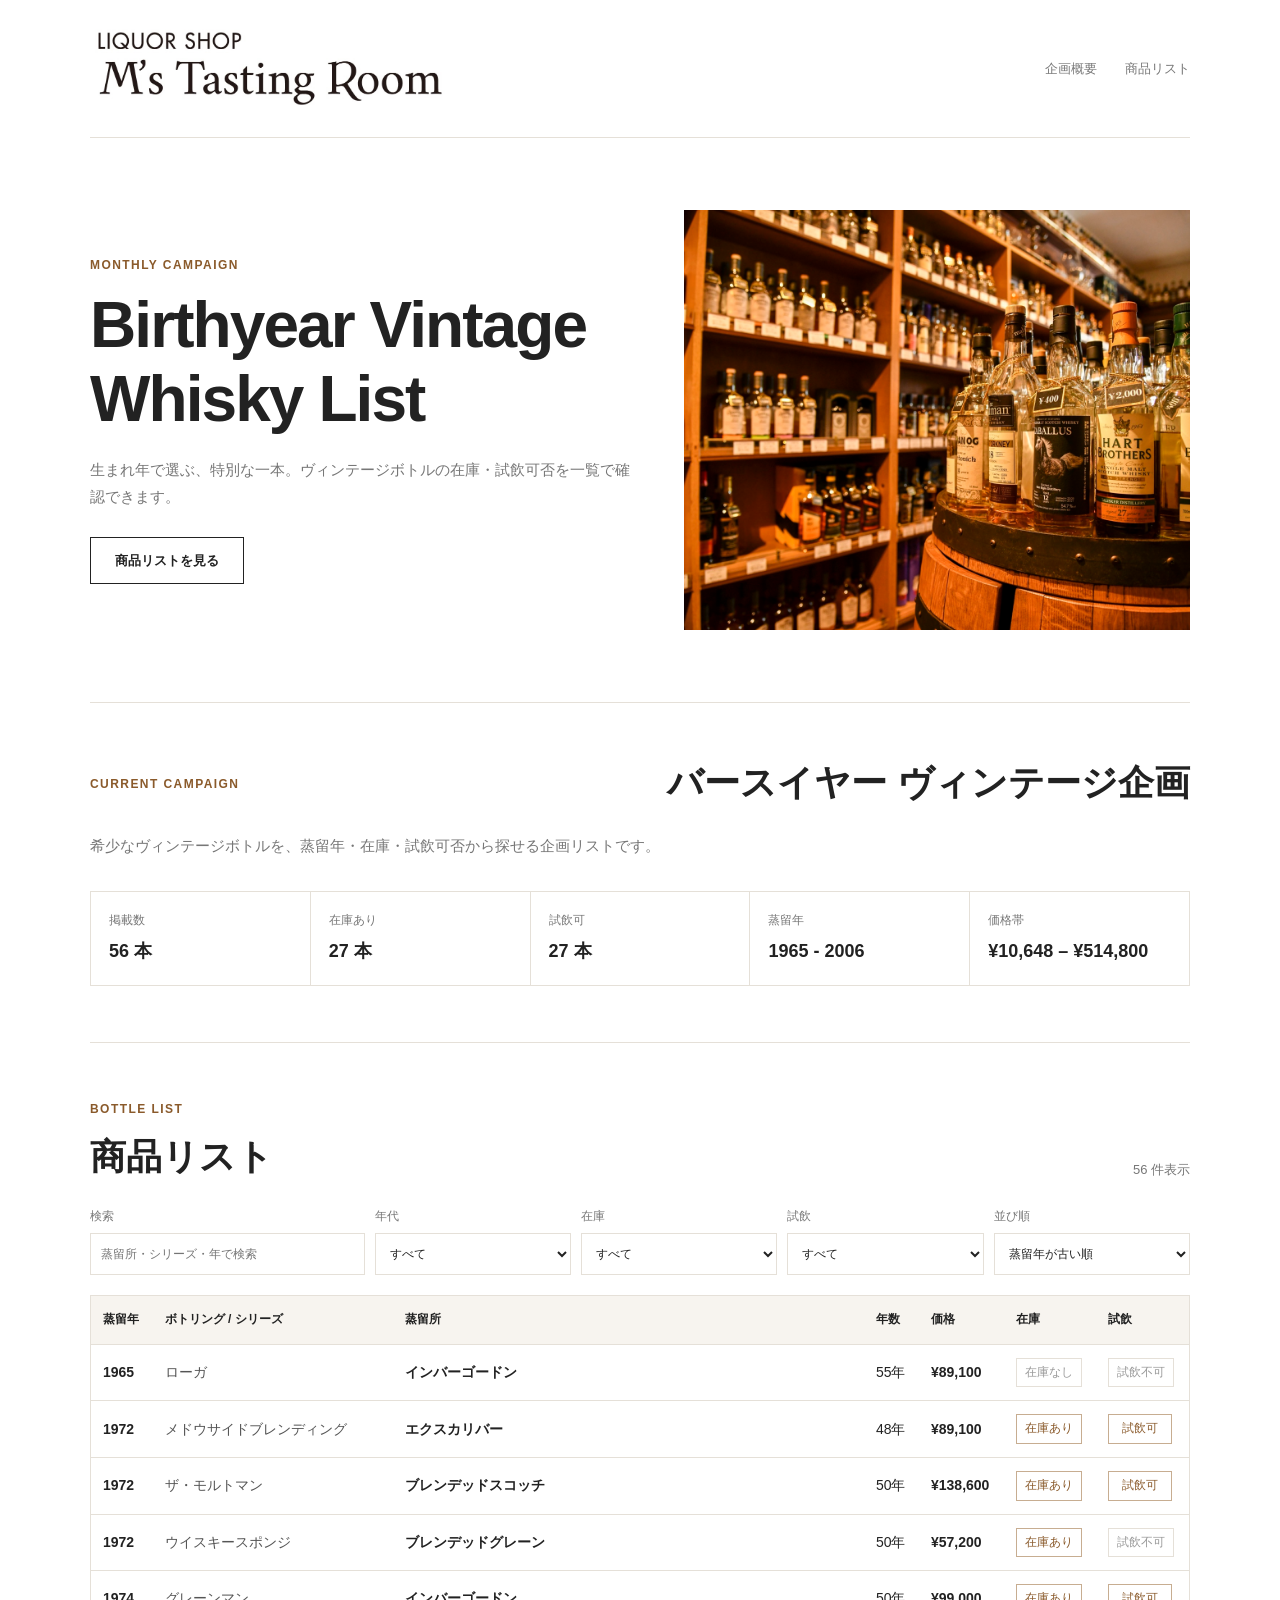
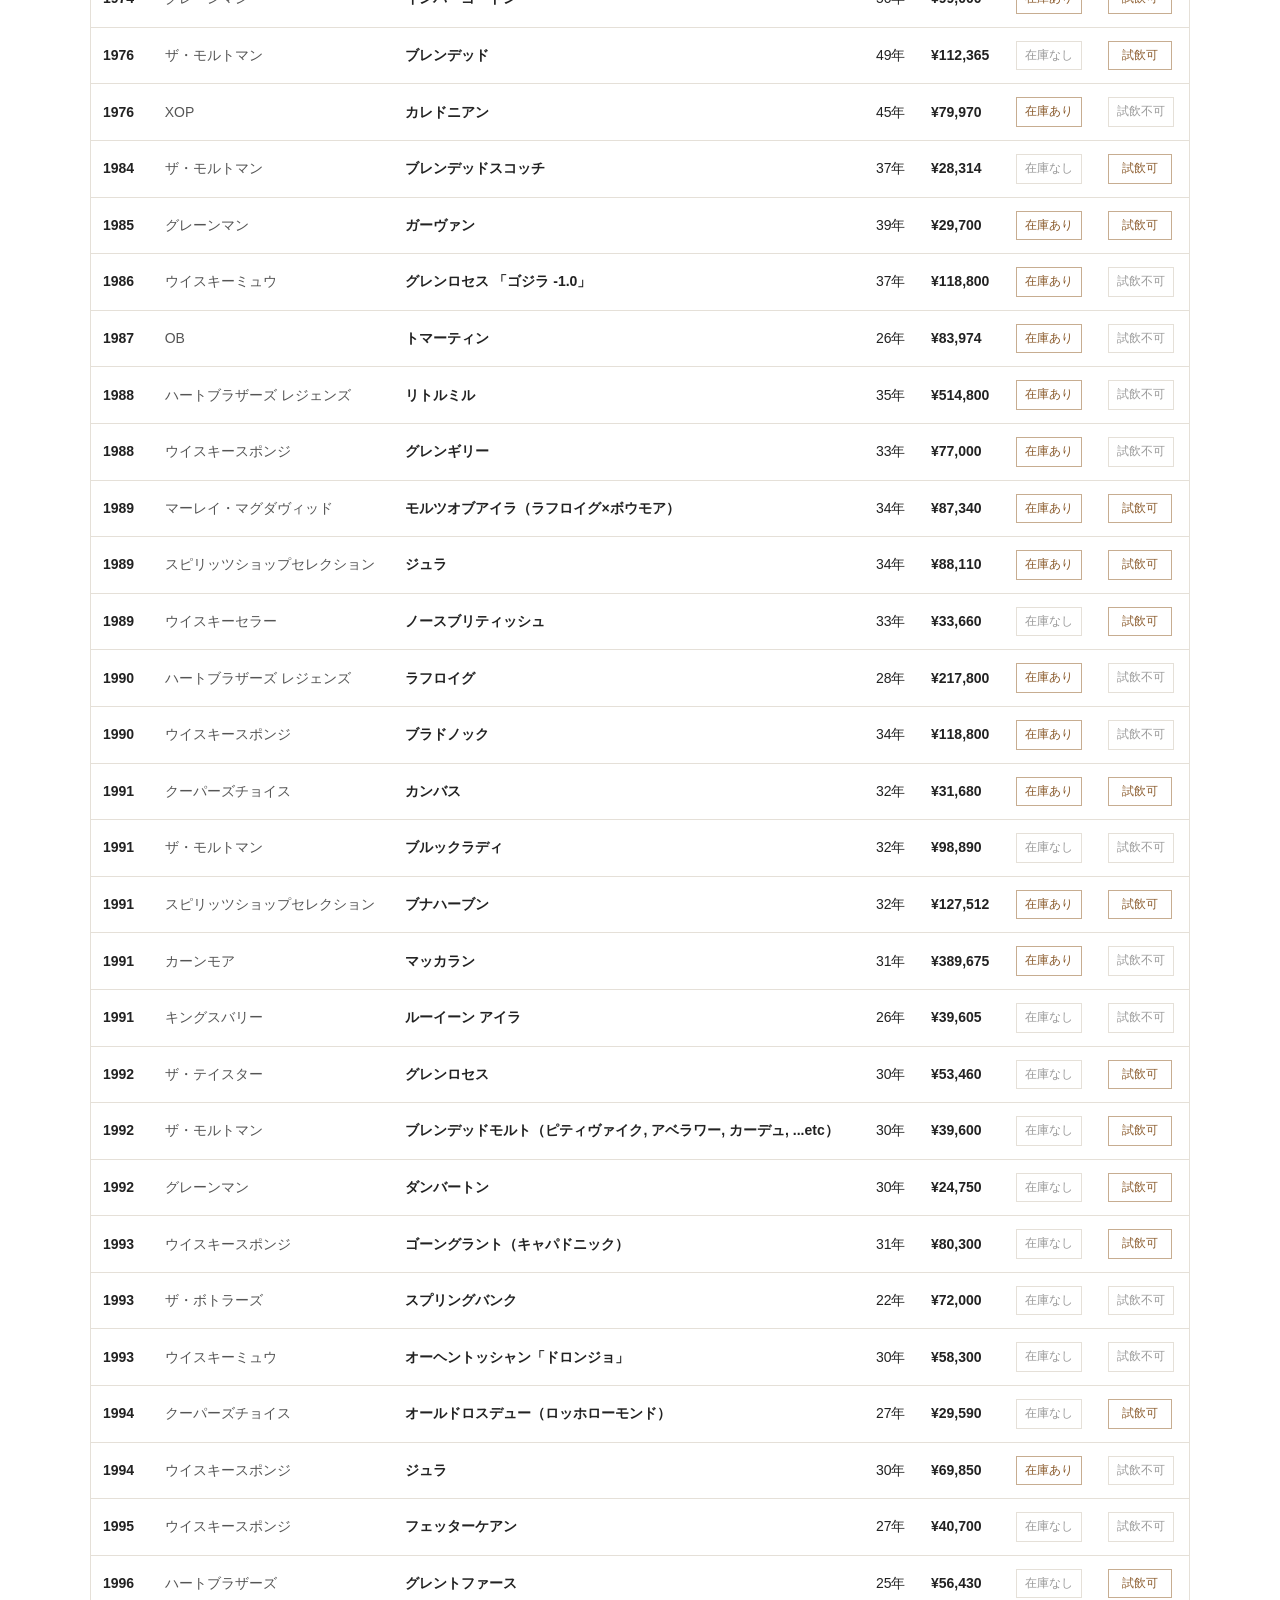
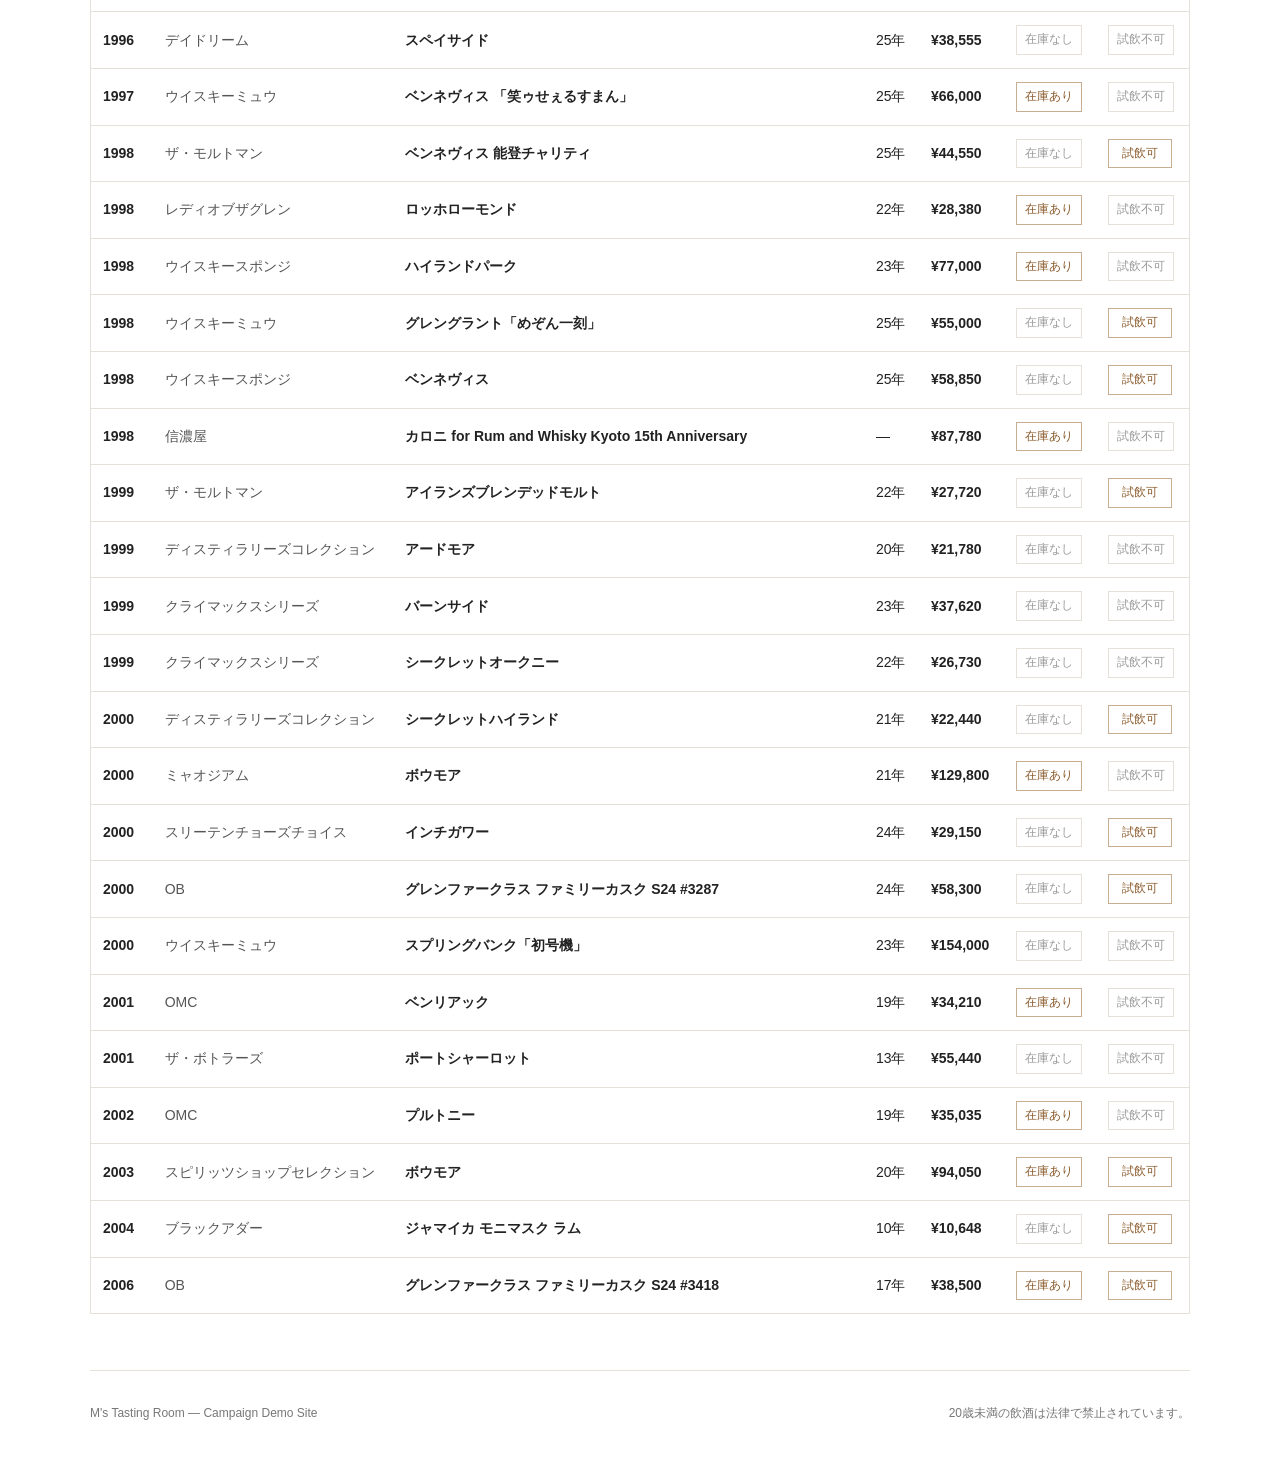
==== commit a18099a5: "Add files via upload" ====
--- a/index.html
+++ b/index.html
@@ -10,7 +10,7 @@
 </head>
 <body>
   <header class="site-header">
-    <a class="brand" href="#top">M's Tasting Room</a>
+    <a class="brand" href="#top" aria-label="M's Tasting Room"><img class="brand-logo" src="assets/images/logo.jpg" alt="LIQUOR SHOP M's Tasting Room" /></a>
     <nav class="site-nav" aria-label="Primary navigation">
       <a href="#campaign">企画概要</a>
       <a href="#list">商品リスト</a>
@@ -25,7 +25,7 @@
         <p class="hero-lead">生まれ年で選ぶ、特別な一本。ヴィンテージボトルの在庫・試飲可否を一覧で確認できます。</p>
         <a class="button" href="#list">商品リストを見る</a>
       </div>
-      <div class="hero-visual" aria-label="Campaign visual"></div>
+      <div class="hero-visual"><img src="assets/images/main.jpg" alt="M's Tasting Roomのウイスキー棚" /></div>
     </section>
 
     <section id="campaign" class="section-shell campaign-section">
--- a/assets/css/style.css
+++ b/assets/css/style.css
@@ -46,9 +46,14 @@
 }
 
 .brand {
-  font-size: 18px;
-  font-weight: 700;
-  letter-spacing: .03em;
+  display: block;
+  line-height: 0;
+}
+
+.brand-logo {
+  display: block;
+  width: min(360px, 72vw);
+  height: auto;
 }
 
 .site-nav {
@@ -120,10 +125,16 @@
 
 .hero-visual {
   min-height: 420px;
-  background:
-    linear-gradient(rgba(0, 0, 0, .08), rgba(0, 0, 0, .08)),
-    url("../images/main.jpg") center / cover no-repeat,
-    var(--soft);
+  background: var(--soft);
+  overflow: hidden;
+}
+
+.hero-visual img {
+  display: block;
+  width: 100%;
+  height: 100%;
+  min-height: 420px;
+  object-fit: cover;
 }
 
 .campaign-section,
@@ -312,7 +323,8 @@
     padding: 48px 0;
   }
 
-  .hero-visual {
+  .hero-visual,
+  .hero-visual img {
     min-height: 300px;
   }
 
@@ -347,7 +359,8 @@
     gap: 18px;
   }
 
-  .hero-visual {
+  .hero-visual,
+  .hero-visual img {
     min-height: 240px;
   }
 
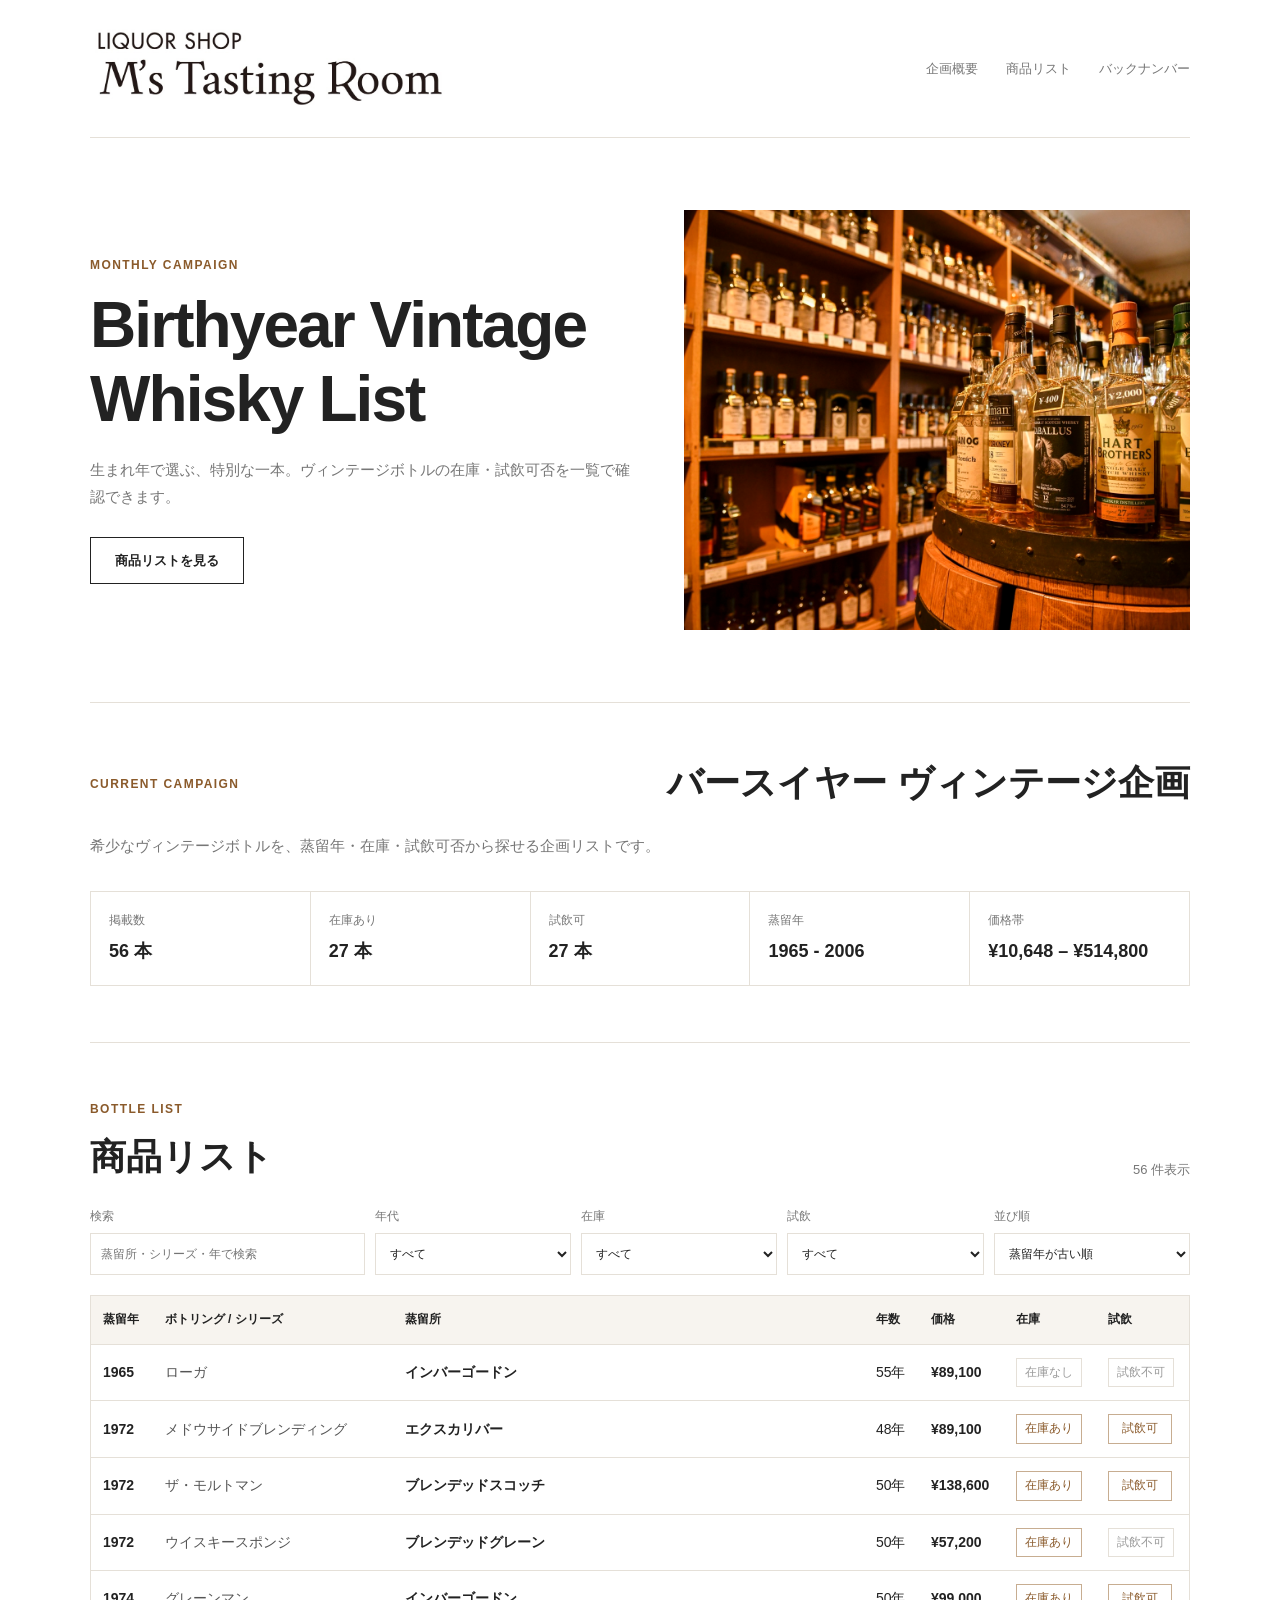
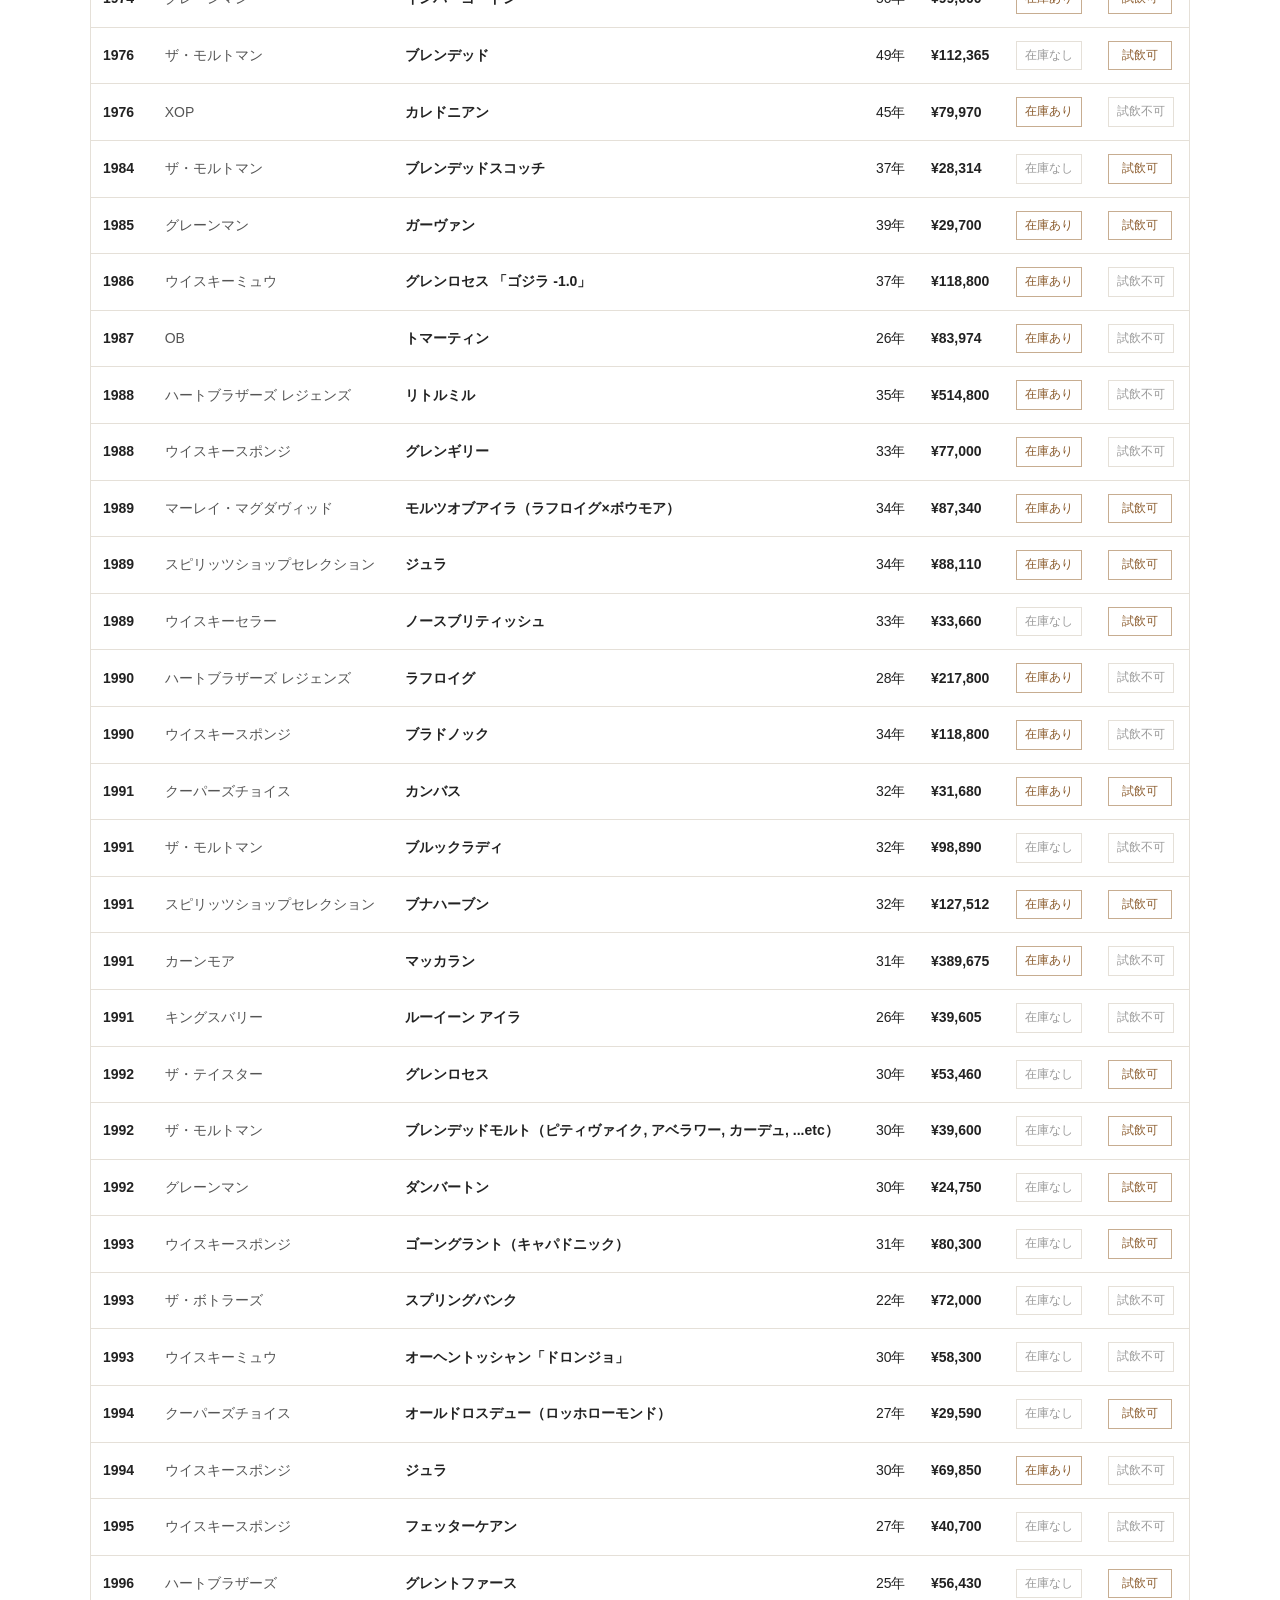
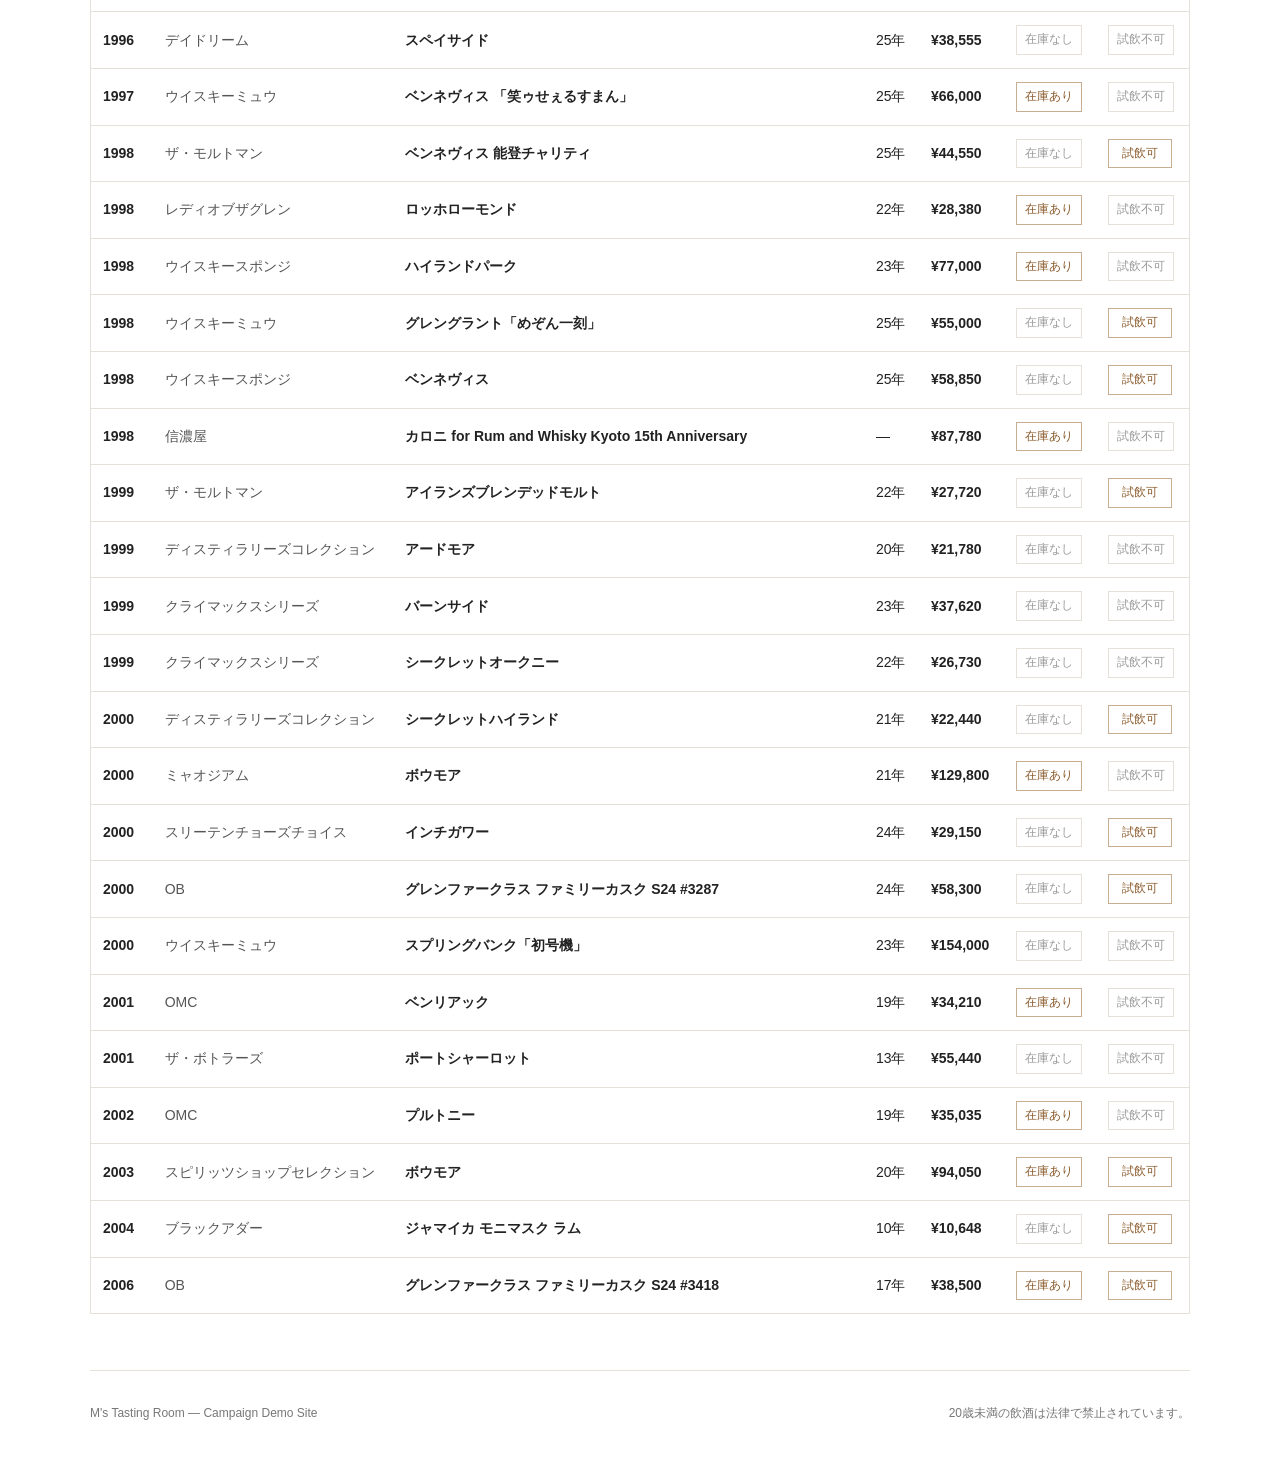
==== commit 8df1acd3: "Add files via upload" ====
--- a/index.html
+++ b/index.html
@@ -10,10 +10,11 @@
 </head>
 <body>
   <header class="site-header">
-    <a class="brand" href="#top" aria-label="M's Tasting Room"><img class="brand-logo" src="assets/images/logo.jpg" alt="LIQUOR SHOP M's Tasting Room" /></a>
+    <a class="brand" href="https://whisky-tastingroom.com/shop/ms-tastingroom/" target="_blank" rel="noopener noreferrer" aria-label="M's Tasting Room 親会社サイトへ"><img class="brand-logo" src="assets/images/logo.jpg" alt="LIQUOR SHOP M's Tasting Room" /></a>
     <nav class="site-nav" aria-label="Primary navigation">
       <a href="#campaign">企画概要</a>
       <a href="#list">商品リスト</a>
+      <a href="campaigns/">バックナンバー</a>
     </nav>
   </header>
 
--- a/assets/css/style.css
+++ b/assets/css/style.css
@@ -408,3 +408,206 @@
     margin-top: 10px;
   }
 }
+
+.archive-section {
+  padding: 56px 0;
+  border-top: 1px solid var(--line);
+}
+
+.archive-grid {
+  display: grid;
+  grid-template-columns: repeat(3, minmax(0, 1fr));
+  gap: 0;
+  margin-top: 28px;
+  border-top: 1px solid var(--line);
+  border-left: 1px solid var(--line);
+}
+
+.archive-card {
+  display: flex;
+  flex-direction: column;
+  min-height: 230px;
+  padding: 22px;
+  border-right: 1px solid var(--line);
+  border-bottom: 1px solid var(--line);
+  background: #ffffff;
+}
+
+.archive-card:hover {
+  background: #faf8f4;
+}
+
+.archive-card__period {
+  margin: 0 0 10px;
+  color: var(--accent);
+  font-size: 12px;
+  font-weight: 700;
+  letter-spacing: .08em;
+}
+
+.archive-card h3 {
+  margin: 0 0 10px;
+  font-size: 20px;
+  line-height: 1.45;
+}
+
+.archive-card p {
+  margin: 0;
+  color: var(--muted);
+  font-size: 13px;
+}
+
+.archive-card__meta {
+  display: flex;
+  gap: 16px;
+  margin-top: auto;
+  padding-top: 18px;
+  color: var(--muted);
+  font-size: 12px;
+}
+
+.text-link {
+  display: inline-block;
+  margin-top: 18px;
+  color: var(--accent);
+  font-size: 13px;
+  font-weight: 700;
+  border-bottom: 1px solid currentColor;
+}
+
+.hero-actions {
+  display: flex;
+  flex-wrap: wrap;
+  gap: 12px;
+  margin-top: 12px;
+}
+
+.hero-actions .button {
+  margin-top: 0;
+}
+
+.button.secondary {
+  border-color: var(--line);
+  color: var(--text);
+  background: #ffffff;
+}
+
+.button.secondary:hover {
+  background: #faf8f4;
+  color: var(--text);
+}
+
+@media (max-width: 900px) {
+  .archive-grid {
+    grid-template-columns: repeat(2, minmax(0, 1fr));
+  }
+}
+
+@media (max-width: 640px) {
+  .archive-grid {
+    grid-template-columns: 1fr;
+  }
+}
+
+
+/* Campaign article page */
+.campaign-article {
+  padding: 56px 0 72px;
+}
+
+.article-heading {
+  max-width: 760px;
+  margin-bottom: 40px;
+}
+
+.article-heading h1 span {
+  font-size: .58em;
+  font-weight: 400;
+  letter-spacing: .02em;
+}
+
+.article-layout {
+  display: grid;
+  grid-template-columns: minmax(300px, 46%) minmax(0, 1fr);
+  gap: 52px;
+  align-items: start;
+}
+
+.campaign-poster {
+  margin: 0;
+  border: 1px solid var(--line);
+  background: var(--soft);
+}
+
+.campaign-poster img {
+  display: block;
+  width: 100%;
+  height: auto;
+}
+
+.article-copy {
+  padding-top: 4px;
+}
+
+.article-copy .intro-line {
+  margin-bottom: 14px;
+  color: var(--accent);
+  font-weight: 700;
+}
+
+.article-copy h2 {
+  margin-bottom: 24px;
+}
+
+.article-copy p {
+  max-width: 640px;
+  margin-bottom: 16px;
+}
+
+.info-list {
+  margin: 30px 0 0;
+  border-top: 1px solid var(--line);
+}
+
+.info-list div {
+  display: grid;
+  grid-template-columns: 120px minmax(0, 1fr);
+  gap: 20px;
+  padding: 14px 0;
+  border-bottom: 1px solid var(--line);
+}
+
+.info-list dt,
+.info-list dd {
+  margin: 0;
+  padding: 0;
+  border: 0;
+  font-size: 14px;
+  font-weight: 400;
+}
+
+.info-list dt {
+  color: var(--muted);
+}
+
+.info-list dd {
+  color: var(--text);
+}
+
+@media (max-width: 900px) {
+  .article-layout {
+    grid-template-columns: 1fr;
+    gap: 32px;
+  }
+}
+
+@media (max-width: 640px) {
+  .campaign-article {
+    padding-top: 40px;
+  }
+
+  .info-list div {
+    grid-template-columns: 1fr;
+    gap: 4px;
+  }
+}
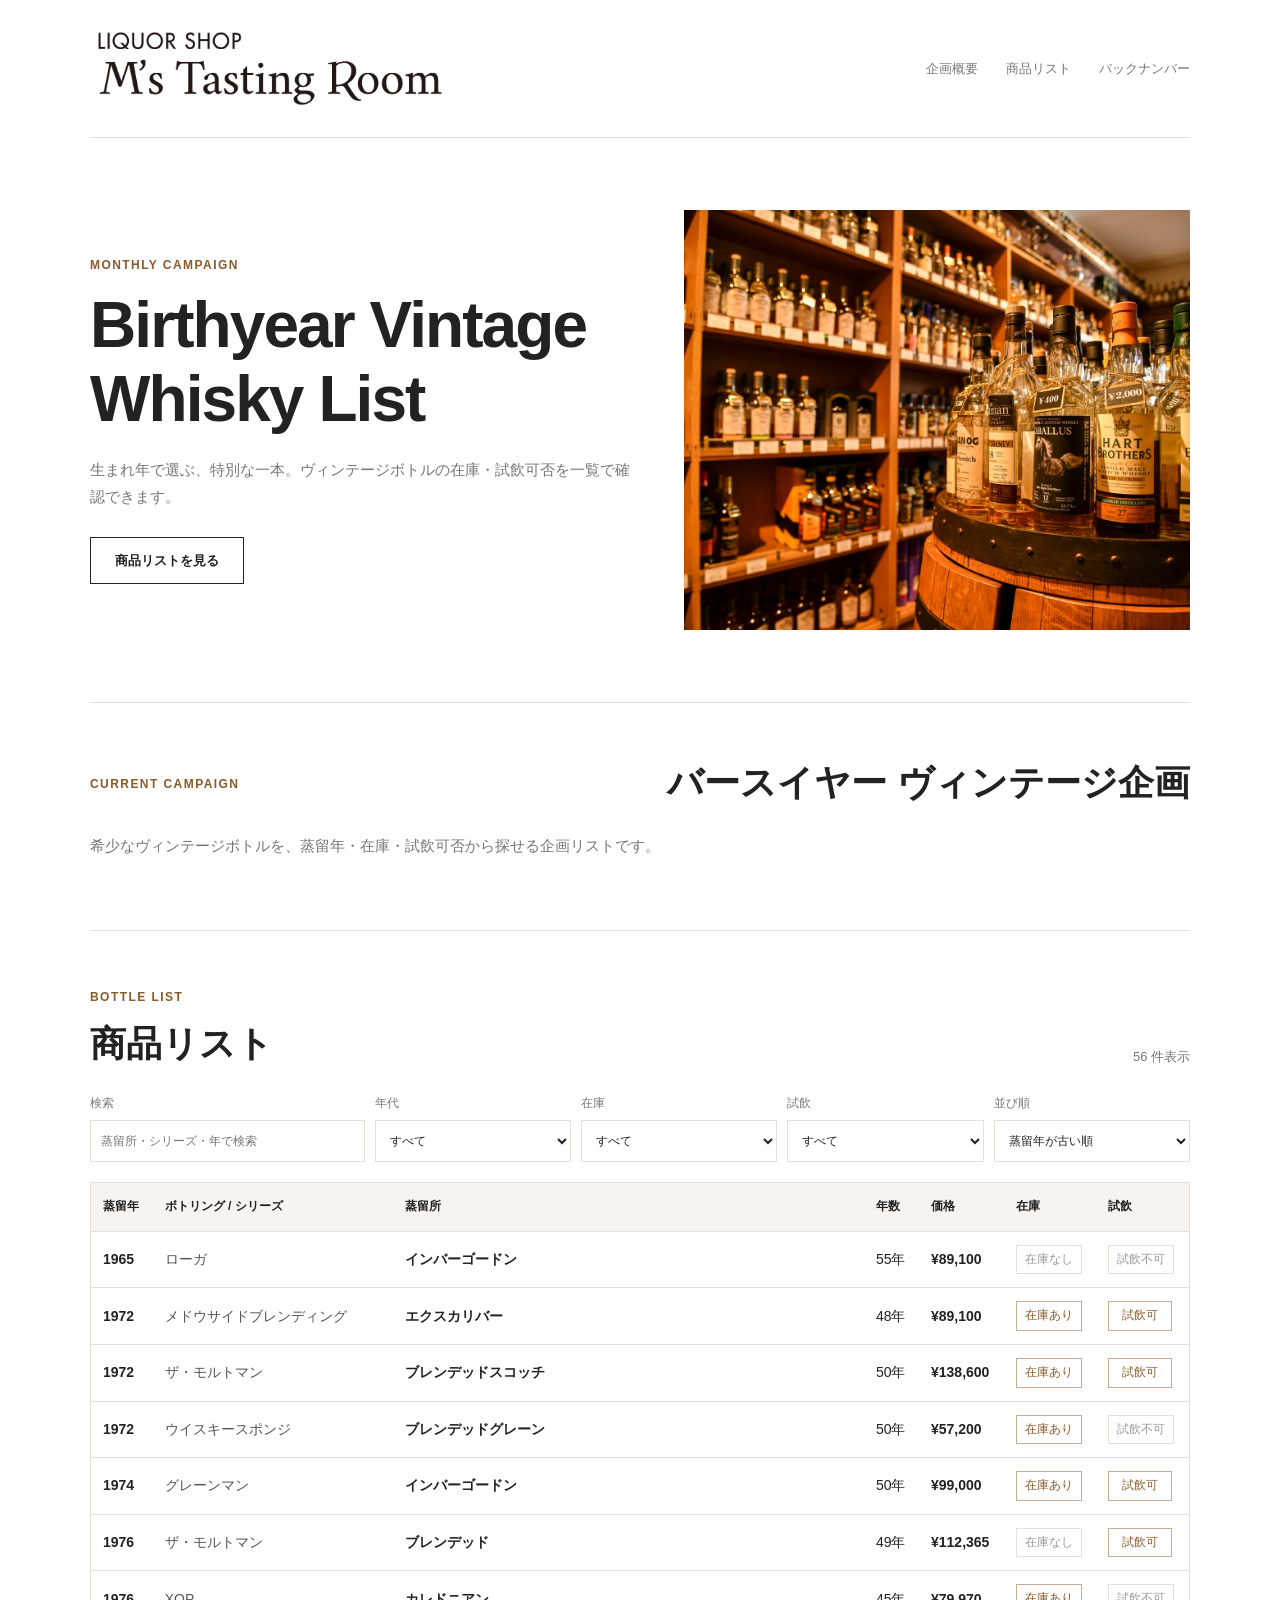
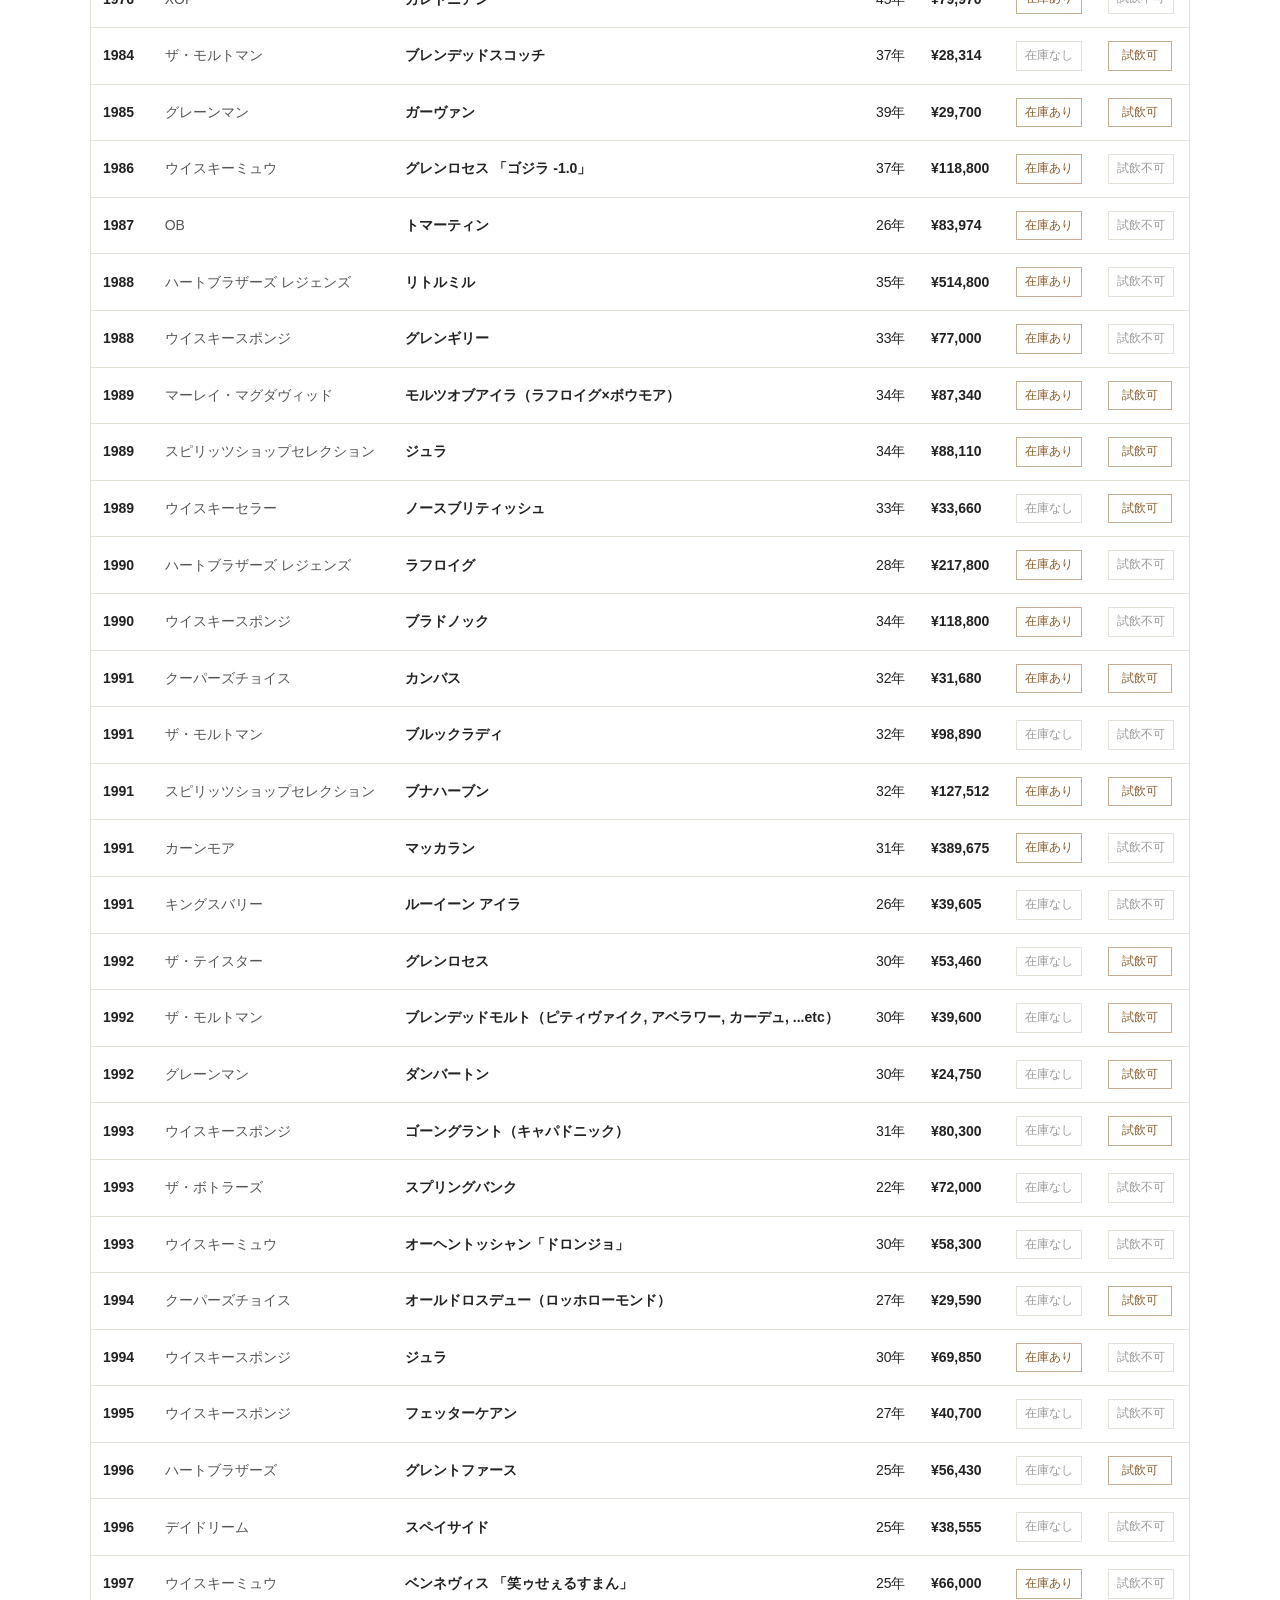
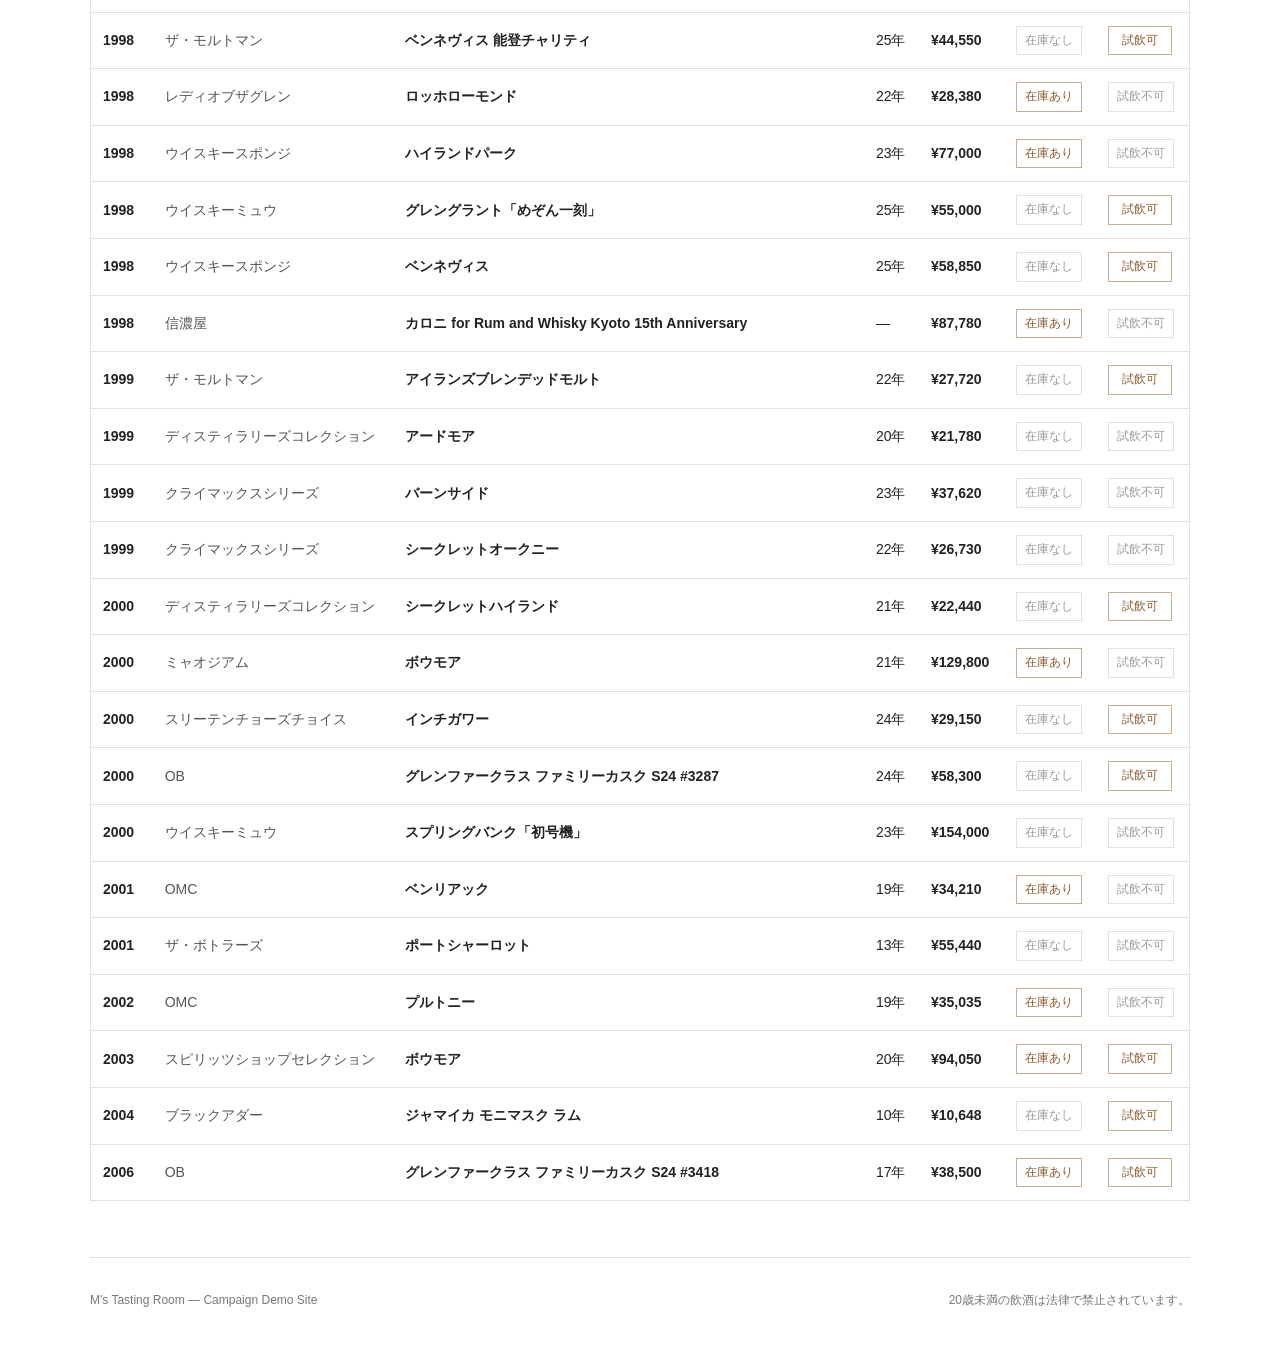
==== commit 308ac8da: "Add files via upload" ====
--- a/index.html
+++ b/index.html
@@ -35,29 +35,7 @@
         <h2 id="campaignTitle">バースイヤー ヴィンテージ企画</h2>
       </div>
       <p id="campaignLead">希少なヴィンテージボトルを、蒸留年・在庫・試飲可否から探せる企画リストです。</p>
-      <div class="summary-grid" aria-label="Campaign summary">
-        <dl>
-          <dt>掲載数</dt>
-          <dd><span id="metricTotal">--</span> 本</dd>
-        </dl>
-        <dl>
-          <dt>在庫あり</dt>
-          <dd><span id="metricStock">--</span> 本</dd>
-        </dl>
-        <dl>
-          <dt>試飲可</dt>
-          <dd><span id="metricTasting">--</span> 本</dd>
-        </dl>
-        <dl>
-          <dt>蒸留年</dt>
-          <dd><span id="oldestYear">--</span> - <span id="newestYear">--</span></dd>
-        </dl>
-        <dl>
-          <dt>価格帯</dt>
-          <dd id="priceRange">--</dd>
-        </dl>
-      </div>
-    </section>
+</section>
 
     <section id="list" class="section-shell list-section">
       <div class="section-heading">
--- a/assets/css/style.css
+++ b/assets/css/style.css
@@ -427,10 +427,30 @@
   display: flex;
   flex-direction: column;
   min-height: 230px;
-  padding: 22px;
   border-right: 1px solid var(--line);
   border-bottom: 1px solid var(--line);
   background: #ffffff;
+}
+
+.archive-card__thumb {
+  aspect-ratio: 1 / 1;
+  border-bottom: 1px solid var(--line);
+  background: var(--soft);
+  overflow: hidden;
+}
+
+.archive-card__thumb img {
+  display: block;
+  width: 100%;
+  height: 100%;
+  object-fit: cover;
+}
+
+.archive-card__body {
+  display: flex;
+  flex: 1;
+  flex-direction: column;
+  padding: 22px;
 }
 
 .archive-card:hover {
